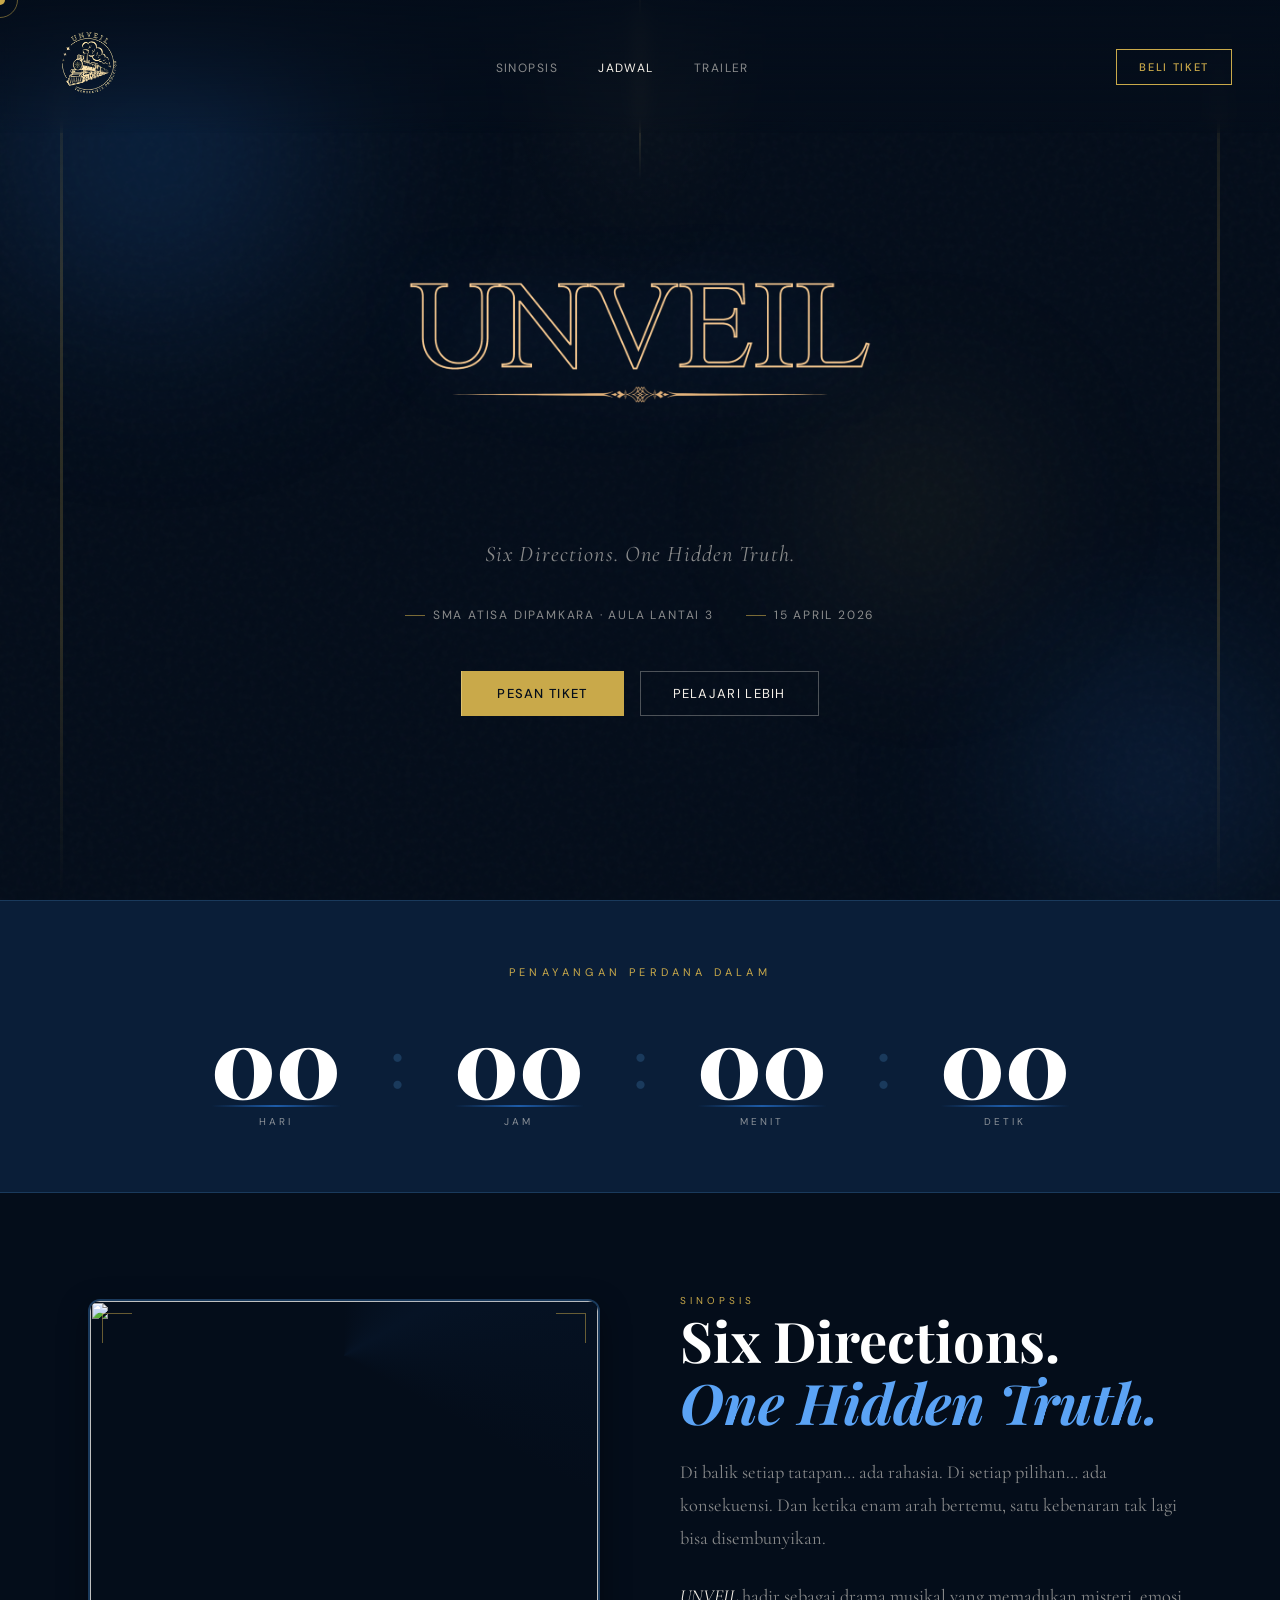
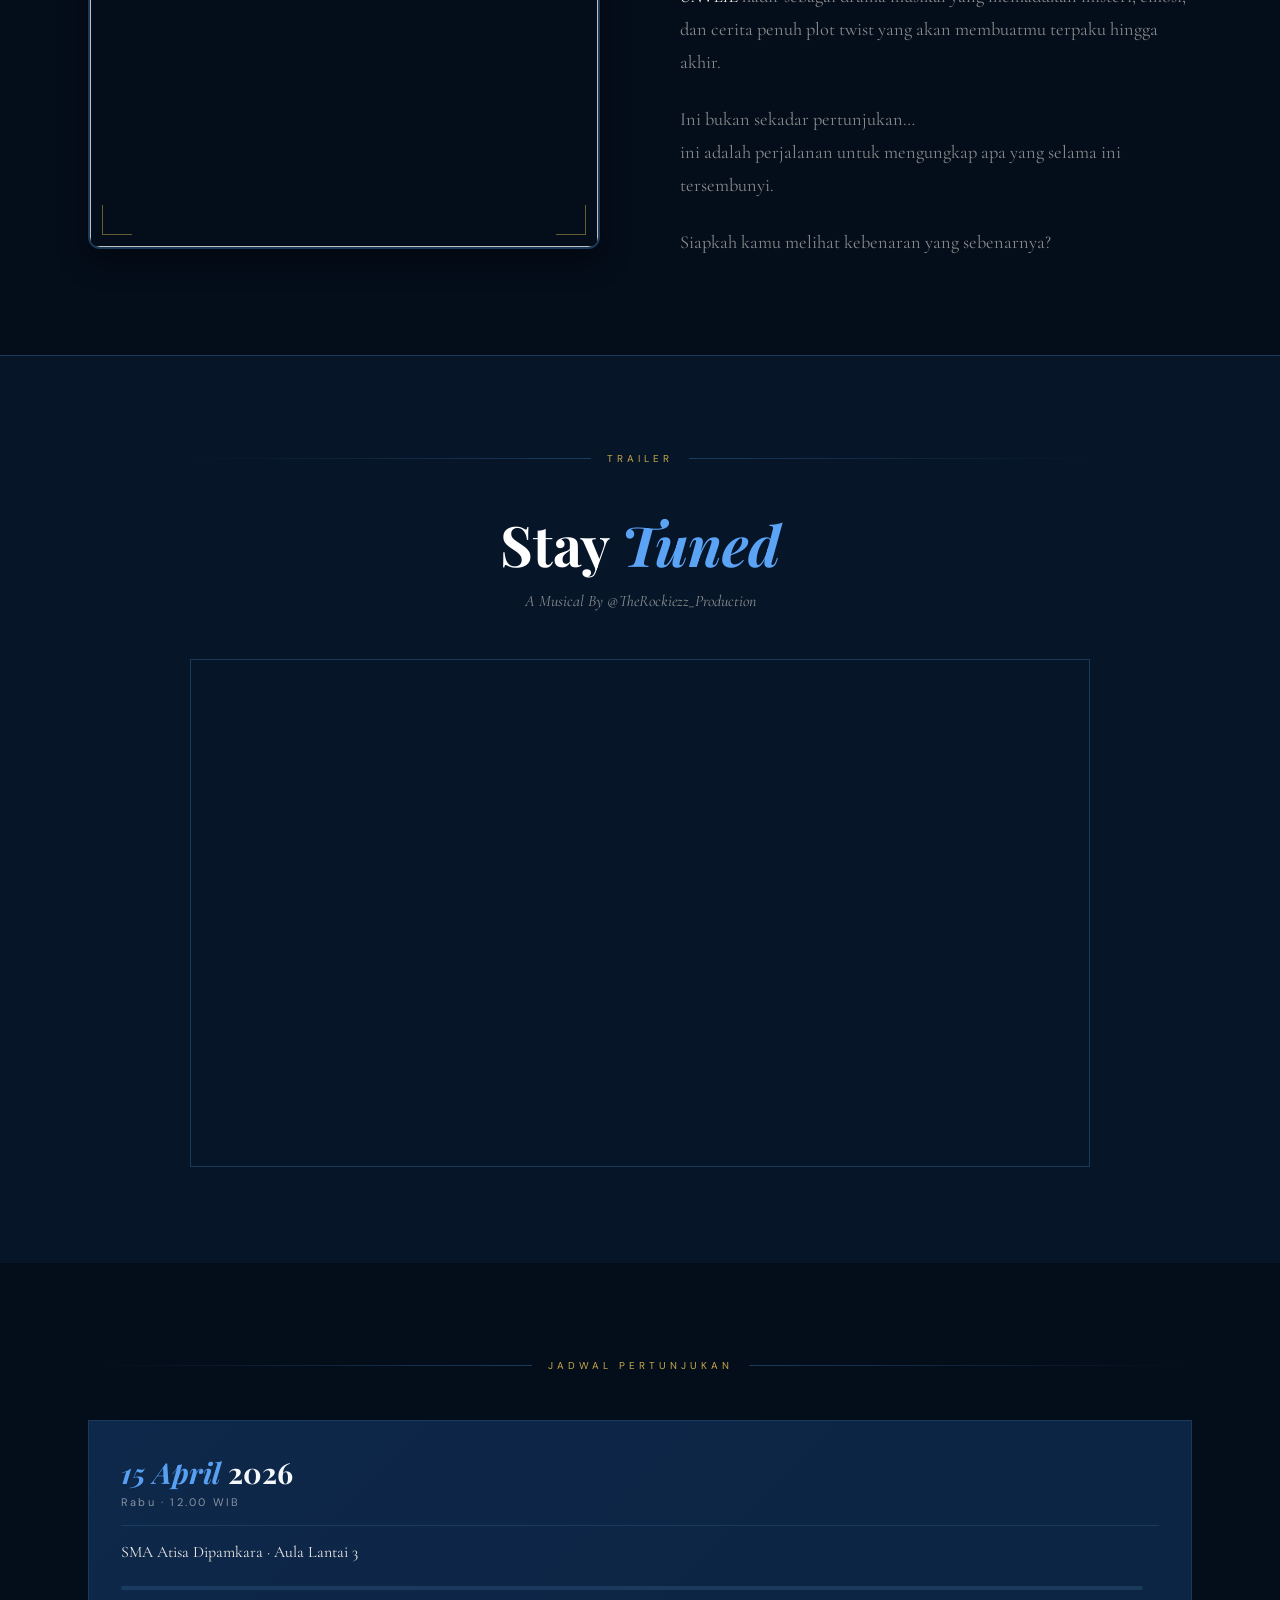
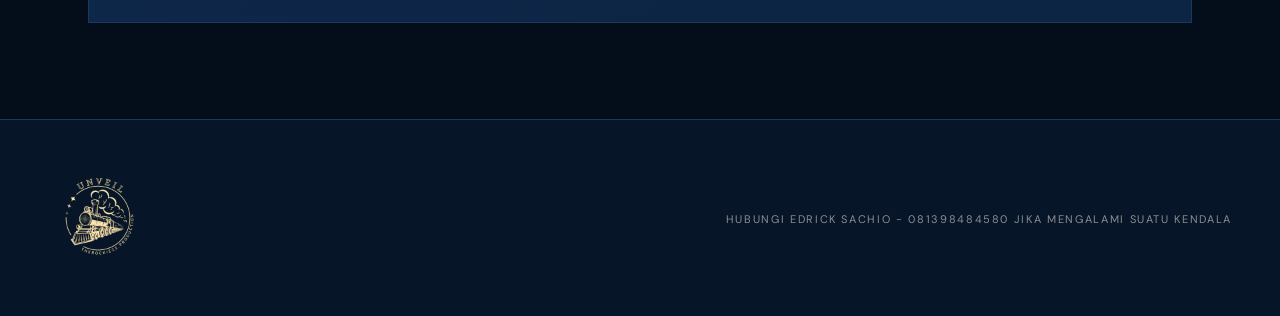
==== index.html @ a9e7f1ee "Update index.html" ====
<!DOCTYPE html>
<html lang="id">
<head>
<meta charset="UTF-8">
<meta name="viewport" content="width=device-width, initial-scale=1.0">
<title>UNVEIL — Musical Drama</title>
<link rel="preconnect" href="https://fonts.googleapis.com">
<link rel="preconnect" href="https://fonts.gstatic.com" crossorigin>
<link href="https://fonts.googleapis.com/css2?family=Playfair+Display:ital,wght@0,400;0,700;0,900;1,400;1,700&family=Cormorant+Garamond:ital,wght@0,300;0,400;0,600;1,300;1,400&family=DM+Sans:wght@300;400;500&display=swap" rel="stylesheet">
 
<style>
  *, *::before, *::after { margin: 0; padding: 0; box-sizing: border-box; }
 
  :root {
    --navy: #040d1a;
    --navy-mid: #071528;
    --navy-surface: #0a1e38;
    --navy-card: #0d2545;
    --navy-border: #1a3a5c;
    --blue-accent: #1e5ca8;
    --blue-glow: #2e7de8;
    --blue-bright: #5ba3f5;
    --gold: #c9a94a;
    --gold-light: #e8cc7e;
    --cream: #f5f0e8;
    --white: #ffffff;
    --muted: rgba(245,240,232,0.55);
    --font-display: 'Playfair Display', serif;
    --font-body: 'Cormorant Garamond', serif;
    --font-ui: 'DM Sans', sans-serif;
  }
 
  html { scroll-behavior: smooth; }
 
  body {
    background: var(--navy);
    color: var(--cream);
    font-family: var(--font-body);
    min-height: 100vh;
    overflow-x: hidden;
    cursor: none;
  }
 
  /* Custom cursor */
  .cursor {
    position: fixed;
    width: 10px; height: 10px;
    background: var(--gold);
    border-radius: 50%;
    pointer-events: none;
    z-index: 9999;
    transform: translate(-50%, -50%);
    transition: transform 0.1s;
  }
  .cursor-ring {
    position: fixed;
    width: 36px; height: 36px;
    border: 1px solid rgba(201,169,74,0.5);
    border-radius: 50%;
    pointer-events: none;
    z-index: 9998;
    transform: translate(-50%, -50%);
    transition: all 0.18s ease;
  }
 
  /* ── NOISE TEXTURE OVERLAY ── */
  body::before {
    content: '';
    position: fixed; inset: 0;
    background-image: url("data:image/svg+xml,%3Csvg viewBox='0 0 200 200' xmlns='http://www.w3.org/2000/svg'%3E%3Cfilter id='n'%3E%3CfeTurbulence type='fractalNoise' baseFrequency='0.75' numOctaves='4' stitchTiles='stitch'/%3E%3C/filter%3E%3Crect width='100%25' height='100%25' filter='url(%23n)' opacity='0.04'/%3E%3C/svg%3E");
    pointer-events: none;
    z-index: 0;
    opacity: 0.6;
  }
 
  /* ── HERO SECTION ── */
  .hero {
    position: relative;
    min-height: 100vh;
    display: flex;
    flex-direction: column;
    align-items: center;
    justify-content: center;
    overflow: hidden;
    padding: 2rem;
  }
 
  /* Animated background orbs */
  .orb {
    position: absolute;
    border-radius: 50%;
    filter: blur(80px);
    pointer-events: none;
    animation: drift 12s ease-in-out infinite alternate;
  }
  .orb-1 {
    width: 500px; height: 500px;
    background: radial-gradient(circle, rgba(30,92,168,0.35) 0%, transparent 70%);
    top: -100px; left: -100px;
    animation-delay: 0s;
  }
  .orb-2 {
    width: 400px; height: 400px;
    background: radial-gradient(circle, rgba(46,125,232,0.2) 0%, transparent 70%);
    bottom: -80px; right: -80px;
    animation-delay: -4s;
  }
  .orb-3 {
    width: 300px; height: 300px;
    background: radial-gradient(circle, rgba(201,169,74,0.12) 0%, transparent 70%);
    top: 40%; left: 60%;
    animation-delay: -8s;
  }
 
  @keyframes drift {
    from { transform: translate(0, 0) scale(1); }
    to { transform: translate(30px, 40px) scale(1.08); }
  }
 
  /* Curtain lines */
  .curtain-left, .curtain-right {
    position: absolute;
    top: 0; bottom: 0;
    width: 3px;
    background: linear-gradient(to bottom, transparent, var(--gold) 30%, var(--gold) 70%, transparent);
    opacity: 0.2;
  }
  .curtain-left { left: 60px; }
  .curtain-right { right: 60px; }
 
  /* Spotlight top */
  .spotlight {
    position: absolute;
    top: 0; left: 50%;
    transform: translateX(-50%);
    width: 2px; height: 180px;
    background: linear-gradient(to bottom, var(--gold-light), transparent);
    opacity: 0.5;
  }
  .spotlight::before {
    content: '';
    position: absolute;
    top: 0; left: 50%;
    transform: translateX(-50%);
    width: 300px; height: 300px;
    background: radial-gradient(ellipse at top center, rgba(232,204,126,0.08) 0%, transparent 70%);
  }
 
  /* Hero content */
  .hero-eyebrow {
    font-family: var(--font-ui);
    font-size: 11px;
    font-weight: 300;
    letter-spacing: 0.35em;
    text-transform: uppercase;
    color: var(--gold);
    margin-bottom: 1.5rem;
    opacity: 0;
    animation: fadeUp 1s ease 0.3s forwards;
  }
 
  .hero-title {
    font-family: var(--font-display);
    font-size: clamp(5rem, 15vw, 11rem);
    font-weight: 900;
    line-height: 0.9;
    letter-spacing: -0.02em;
    color: var(--white);
    text-align: center;
    position: relative;
    opacity: 0;
    animation: fadeUp 1s ease 0.5s forwards;
  }
 
  .hero-title span.italic {
    font-style: italic;
    color: var(--blue-bright);
  }
 
  .title-stroke {
    -webkit-text-stroke: 1px var(--blue-accent);
    color: transparent;
    display: block;
  }
 
  .hero-sub {
    font-family: var(--font-body);
    font-style: italic;
    font-size: clamp(1rem, 2.5vw, 1.4rem);
    color: var(--muted);
    margin-top: 1.5rem;
    letter-spacing: 0.05em;
    text-align: center;
    max-width: 480px;
    opacity: 0;
    animation: fadeUp 1s ease 0.75s forwards;
  }
 
  .hero-meta {
    display: flex;
    gap: 2rem;
    margin-top: 2.5rem;
    font-family: var(--font-ui);
    font-size: 12px;
    letter-spacing: 0.15em;
    color: var(--muted);
    text-transform: uppercase;
    opacity: 0;
    animation: fadeUp 1s ease 1s forwards;
  }
 
  .hero-meta span {
    display: flex;
    align-items: center;
    gap: 8px;
  }
 
  .hero-meta span::before {
    content: '';
    width: 20px; height: 1px;
    background: var(--gold);
    opacity: 0.6;
  }
 
  .cta-group {
    display: flex;
    gap: 1rem;
    margin-top: 3rem;
    opacity: 0;
    animation: fadeUp 1s ease 1.2s forwards;
  }
 
  .btn-primary {
    font-family: var(--font-ui);
    font-size: 13px;
    font-weight: 500;
    letter-spacing: 0.1em;
    text-transform: uppercase;
    padding: 14px 36px;
    background: var(--gold);
    color: var(--navy);
    border: none;
    cursor: none;
    position: relative;
    overflow: hidden;
    transition: all 0.3s ease;
    text-decoration: none;
    display: inline-block;
  }
 
  .btn-primary::before {
    content: '';
    position: absolute;
    inset: 0;
    background: var(--gold-light);
    transform: translateX(-100%);
    transition: transform 0.4s ease;
  }
 
  .btn-primary:hover::before { transform: translateX(0); }
  .btn-primary:hover { color: var(--navy); }
  .btn-primary span { position: relative; z-index: 1; }
 
  .btn-secondary {
    font-family: var(--font-ui);
    font-size: 13px;
    font-weight: 400;
    letter-spacing: 0.1em;
    text-transform: uppercase;
    padding: 13px 32px;
    background: transparent;
    color: var(--cream);
    border: 1px solid rgba(245,240,232,0.3);
    cursor: none;
    transition: all 0.3s ease;
    text-decoration: none;
    display: inline-block;
  }
 
  .btn-secondary:hover {
    border-color: var(--blue-bright);
    color: var(--blue-bright);
  }
 
  /* Scroll indicator */
  .scroll-hint {
    position: absolute;
    bottom: 2.5rem;
    left: 50%;
    transform: translateX(-50%);
    display: flex;
    flex-direction: column;
    align-items: center;
    gap: 8px;
    opacity: 0;
    animation: fadeUp 1s ease 1.8s forwards;
    cursor: none;
  }
  .scroll-hint span {
    font-family: var(--font-ui);
    font-size: 10px;
    letter-spacing: 0.3em;
    text-transform: uppercase;
    color: var(--muted);
  }
  .scroll-line {
    width: 1px; height: 40px;
    background: linear-gradient(to bottom, var(--gold), transparent);
    animation: scrollPulse 2s ease-in-out infinite;
  }
  @keyframes scrollPulse {
    0%, 100% { opacity: 0.3; transform: scaleY(1); }
    50% { opacity: 1; transform: scaleY(1.15); }
  }
 
  /* ── NAVIGATION ── */
  nav {
    position: fixed;
    top: 0; left: 0; right: 0;
    z-index: 100;
    padding: 1.5rem 3rem;
    display: flex;
    align-items: center;
    justify-content: space-between;
    background: linear-gradient(to bottom, rgba(4,13,26,0.9), transparent);
    backdrop-filter: blur(8px);
  }
 
  .nav-logo {
    font-family: var(--font-display);
    font-size: 1.3rem;
    font-weight: 700;
    letter-spacing: 0.2em;
    color: var(--white);
    text-decoration: none;
  }
 
  .nav-logo em {
    color: var(--gold);
    font-style: italic;
  }
 
  .nav-logo img{
    height:80px;
    width:auto;
  }
 
  .nav-links {
    display: flex;
    gap: 2.5rem;
    list-style: none;
  }
 
  .nav-links a {
    font-family: var(--font-ui);
    font-size: 12px;
    font-weight: 400;
    letter-spacing: 0.12em;
    text-transform: uppercase;
    color: var(--muted);
    text-decoration: none;
    transition: color 0.2s;
    cursor: none;
    position: relative;
  }
 
  .nav-links a::after {
    content: '';
    position: absolue;
    bottom: -4px; left: 0; right: 0;
    height: 1px;
    background: var(--gold);
    transform: scaleX(0);
    transition: transform 0.3s ease;
  }
 
  .nav-links a:hover { color: var(--cream); }
  .nav-links a:hover::after { transform: scaleX(1); }
 
  .nav-ticket {
    font-family: var(--font-ui);
    font-size: 11px;
    font-weight: 500;
    letter-spacing: 0.15em;
    text-transform: uppercase;
    padding: 10px 22px;
    border: 1px solid var(--gold);
    color: var(--gold);
    text-decoration: none;
    cursor: none;
    transition: all 0.3s;
  }
 
  .nav-ticket:hover {
    background: var(--gold);
    color: var(--navy);
  }
 
  /* ── SECTION STYLES ── */
  section { position: relative; z-index: 1; }
 
  .section-divider {
    display: flex;
    align-items: center;
    gap: 1rem;
    margin-bottom: 3rem;
  }
 
  .section-divider::before, .section-divider::after {
    content: '';
    flex: 1;
    height: 1px;
    background: linear-gradient(to right, transparent, var(--navy-border));
  }
 
  .section-divider::after {
    background: linear-gradient(to left, transparent, var(--navy-border));
  }
 
  .section-tag {
    font-family: var(--font-ui);
    font-size: 10px;
    letter-spacing: 0.4em;
    text-transform: uppercase;
    color: var(--gold);
  }
 
  .section-title {
    font-family: var(--font-display);
    font-size: clamp(2rem, 5vw, 3.5rem);
    font-weight: 700;
    color: var(--white);
    line-height: 1.1;
    margin-bottom: 1rem;
  }
 
  .section-title em { font-style: italic; color: var(--blue-bright); }
 
  /* ── COUNTDOWN ── */
  .countdown-section {
    background: var(--navy-surface);
    border-top: 1px solid var(--navy-border);
    border-bottom: 1px solid var(--navy-border);
    padding: 4rem 3rem;
    text-align: center;
  }
 
  .countdown-label {
    font-family: var(--font-ui);
    font-size: 11px;
    letter-spacing: 0.4em;
    text-transform: uppercase;
    color: var(--gold);
    margin-bottom: 2rem;
  }
 
  .countdown-grid {
    display: flex;
    justify-content: center;
    gap: 3rem;
    flex-wrap: wrap;
  }
 
  .count-item {
    display: flex;
    flex-direction: column;
    align-items: center;
    gap: 0.5rem;
  }
 
  .count-num {
    font-family: var(--font-display);
    font-size: clamp(3rem, 8vw, 6rem);
    font-weight: 900;
    line-height: 1;
    color: var(--white);
    position: relative;
    min-width: 2ch;
    text-align: center;
  }
 
  .count-num::after {
    content: '';
    position: absolute;
    bottom: 0; left: 0; right: 0;
    height: 2px;
    background: linear-gradient(to right, transparent, var(--blue-accent), transparent);
  }
 
  .count-sep {
    font-family: var(--font-display);
    font-size: 4rem;
    font-weight: 300;
    color: var(--navy-border);
    margin-top: -1rem;
    align-self: center;
  }
 
  .count-label {
    font-family: var(--font-ui);
    font-size: 10px;
    letter-spacing: 0.3em;
    text-transform: uppercase;
    color: var(--muted);
  }
 
  /* ── ABOUT / SYNOPSIS ── */
  .about-section {
    padding: 6rem 3rem;
    max-width: 1200px;
    margin: 0 auto;
    display: grid;
    grid-template-columns: 1fr 1fr;
    gap: 5rem;
    align-items: center;
  }
 
  .about-visual {
    position: relative;
  }
 
  .poster-frame {
    width: 100%;
    max-width: 520px;
    height: 550px;
    margin: 0 auto;
    border-radius: 12px;
    overflow: hidden;
    box-shadow: 0 10px 30px rgba(0,0,0,0.4);
    border: 2px solid var(--navy-border);
    position: relative; /* supaya poster-inner bisa absolute di atasnya */
  }
 
  .poster-frame img {
    width: 100%;
    height: 100%;
    object-fit: contain;
    object-position: center;
    display: block;
    background: var(--navy);
  }
 
  .poster-inner {
    position: absolute;
    inset: 0;
    background: transparent; /* transparan biar foto keliatan */
    display: flex;
    align-items: center;
    justify-content: center;
    flex-direction: column;
    gap: 1rem;
    overflow: hidden;
  }
 
  .poster-inner::before {
    content: '';
    position: absolute;
    top: -50%; left: -50%;
    width: 200%; height: 200%;
    background: conic-gradient(from 0deg at 50% 30%, transparent 0deg, rgba(30,92,168,0.08) 60deg, transparent 120deg);
    animation: rotateBg 20s linear infinite;
  }
 
  @keyframes rotateBg {
    from { transform: rotate(0deg); }
    to { transform: rotate(360deg); }
  }
 
  .poster-title-art {
    font-family: var(--font-display);
    font-size: 3rem;
    font-weight: 900;
    font-style: italic;
    color: var(--white);
    position: relative;
    z-index: 1;
    text-align: center;
    letter-spacing: 0.05em;
  }
 
  .poster-subtitle-art {
    font-family: var(--font-ui);
    font-size: 10px;
    letter-spacing: 0.5em;
    text-transform: uppercase;
    color: var(--gold);
    position: relative;
    z-index: 1;
  }
 
  .poster-mask {
    position: absolute;
    bottom: 2rem;
    font-size: 4rem;
    filter: drop-shadow(0 0 20px rgba(46,125,232,0.4));
    z-index: 1;
  }
 
  .poster-corner {
    position: absolute;
    width: 30px; height: 30px;
    border-color: var(--gold);
    border-style: solid;
    opacity: 0.5;
  }
 
  .poster-corner.tl { top: 12px; left: 12px; border-width: 1px 0 0 1px; }
  .poster-corner.tr { top: 12px; right: 12px; border-width: 1px 1px 0 0; }
  .poster-corner.bl { bottom: 12px; left: 12px; border-width: 0 0 1px 1px; }
  .poster-corner.br { bottom: 12px; right: 12px; border-width: 0 1px 1px 0; }
 
  .poster-date-band {
    position: absolute;
    bottom: 0; left: 0; right: 0;
    background: var(--gold);
    padding: 8px;
    text-align: center;
    font-family: var(--font-ui);
    font-size: 8px;
    font-weight: 500;
    letter-spacing: 0.2em;
    color: var(--navy);
    text-transform: uppercase;
  }
 
  .about-content {
 
  .about-content .section-tag { display: block; margin-bottom: 1.5rem; }}
 
  .synopsis-text {
    font-family: var(--font-body);
    font-size: 1.15rem;
    line-height: 1.8;
    color: var(--muted);
    margin-top: 1.5rem;
  }
 
  .synopsis-text em { color: var(--cream); font-style: italic; }
 
  .about-stats {
    display: grid;
    grid-template-columns: repeat(3, 1fr);
    gap: 1.5rem;
    margin-top: 3rem;
    border-top: 1px solid var(--navy-border);
    padding-top: 2rem;
  }
 
  .stat-item { text-align: center; }
 
  .stat-num {
    font-family: var(--font-display);
    font-size: 2.2rem;
    font-weight: 700;
    color: var(--blue-bright);
    display: block;
  }
 
  .stat-desc {
    font-family: var(--font-ui);
    font-size: 11px;
    letter-spacing: 0.1em;
    text-transform: uppercase;
    color: var(--muted);
    margin-top: 4px;
  }
 
  /* ── CAST ── */
  .cast-section {
    background: var(--navy-surface);
    border-top: 1px solid var(--navy-border);
    padding: 6rem 3rem;
  }
 
  .cast-inner {
    max-width: 1200px;
    margin: 0 auto;
  }
 
  .cast-grid {
    display: grid;
    grid-template-columns: repeat(auto-fill, minmax(200px, 1fr));
    gap: 2rem;
    margin-top: 3rem;
  }
 
 
  .cast-photo {
    aspect-ratio: 3/4;
    background: var(--navy-card);
    border: 1px solid var(--navy-border);
    overflow: hidden;
    position: relative;
    transition: border-color 0.3s;
  }
 
  .cast-card:hover .cast-photo {
    border-color: var(--blue-accent);
  }
 
  .cast-photo-inner {
    width: 100%; height: 100%;
    display: flex;
    align-items: center;
    justify-content: center;
    font-size: 4rem;
    flex-direction: column;
    gap: 1rem;
    background: linear-gradient(180deg, var(--navy-card), var(--navy-mid));
    transition: transform 0.4s ease;
  }
 
  .cast-card:hover .cast-photo-inner { transform: scale(1.05); }
 
  .cast-overlay {
    position: absolute;
    inset: 0;
    background: linear-gradient(to top, rgba(7,21,40,0.9) 0%, transparent 60%);
    display: flex;
    align-items: flex-end;
    padding: 1.25rem;
  }
 
  .cast-info {
 
  .cast-name {
    font-family: var(--font-display);
    font-size: 1.1rem;
    font-weight: 700;
    color: var(--white);
    display: block;
  }}
 
  .cast-role {
    font-family: var(--font-body);
    font-style: italic;
    font-size: 0.85rem;
    color: var(--gold);
    margin-top: 2px;
  }
 
  .cast-hover-tag {
    position: absolute;
    top: 12px; right: 12px;
    background: var(--blue-accent);
    color: var(--white);
    font-family: var(--font-ui);
    font-size: 9px;
    letter-spacing: 0.2em;
    text-transform: uppercase;
    padding: 4px 10px;
    opacity: 0;
    transition: opacity 0.3s;
  }
 
  .cast-card:hover .cast-hover-tag { opacity: 1; }
 
  /* ── SONGS / SETLIST ── */
  .songs-section {
    padding: 6rem 3rem;
    max-width: 1200px;
    margin: 0 auto;
  }
 
  .songs-grid {
    display: grid;
    grid-template-columns: 1fr 1fr;
    gap: 1px;
    margin-top: 3rem;
    border: 1px solid var(--navy-border);
  }
 
  .song-item {
    padding: 1.5rem 2rem;
    border: 1px solid var(--navy-border);
    background: var(--navy-card);
    display: flex;
    align-items: center;
    gap: 1.5rem;
    cursor: none;
    transition: background 0.2s;
    position: relative;
    overflow: hidden;
  }
 
  .song-item::before {
    content: '';
    position: absolute;
    left: 0; top: 0; bottom: 0;
    width: 3px;
    background: var(--blue-accent);
    transform: scaleY(0);
    transform-origin: bottom;
    transition: transform 0.3s ease;
  }
 
  .song-item:hover { background: var(--navy-surface); }
  .song-item:hover::before { transform: scaleY(1); }
 
  .song-num {
    font-family: var(--font-display);
    font-size: 1.8rem;
    font-weight: 900;
    color: var(--navy-border);
    min-width: 2ch;
    transition: color 0.3s;
  }
 
  .song-item:hover .song-num { color: var(--blue-accent); }
 
  .song-details { flex: 1; }
 
  .song-title {
    font-family: var(--font-display);
    font-size: 1.05rem;
    font-weight: 700;
    color: var(--cream);
  }
 
  .song-desc {
    font-family: var(--font-body);
    font-style: italic;
    font-size: 0.85rem;
    color: var(--muted);
    margin-top: 3px;
  }
 
  .song-tag {
    font-family: var(--font-ui);
    font-size: 9px;
    letter-spacing: 0.2em;
    text-transform: uppercase;
    padding: 4px 10px;
    border: 1px solid var(--navy-border);
    color: var(--muted);
    white-space: nowrap;
    transition: all 0.2s;
  }
 
  .song-item:hover .song-tag {
    border-color: var(--blue-accent);
    color: var(--blue-bright);
  }
 
  .song-tag.highlight {
    border-color: var(--gold);
    color: var(--gold);
  }
 
  /* ── TRAILER ── */
  .trailer-section {
    background: var(--navy-mid);
    border-top: 1px solid var(--navy-border);
    padding: 6rem 3rem;
    text-align: center;
  }
 
  .trailer-inner { max-width: 900px; margin: 0 auto; }
 
  .trailer-frame {
    aspect-ratio: 16/9;
    background: var(--navy-card);
    border: 1px solid var(--navy-border);
    margin-top: 3rem;
    cursor: none;
  }
 
  .trailer-bg {
    position: absolute;
    inset: 0;
    background: linear-gradient(135deg, var(--navy-card), var(--navy));
    display: flex;
    align-items: center;
    justify-content: center;
    transition: opacity 0.3s;
  }
 
  .trailer-frame:hover .trailer-bg { opacity: 0.7; }
 
  .play-btn {
    width: 80px; height: 80px;
    border: 2px solid var(--gold);
    border-radius: 50%;
    display: flex;
    align-items: center;
    justify-content: center;
    transition: all 0.3s;
    position: relative;
    z-index: 2;
  }
 
  .trailer-frame:hover .play-btn {
    background: var(--gold);
    transform: scale(1.1);
  }
 
  .play-icon {
    width: 0;
    height: 0;
    border-left: 24px solid var(--gold);
    border-top: 14px solid transparent;
    border-bottom: 14px solid transparent;
    margin-left: 6px;
    transition: border-color 0.3s;
  }
 
  .trailer-frame:hover .play-icon { border-left-color: var(--navy); }
 
  .trailer-label {
    position: absolute;
    bottom: 1.5rem; right: 1.5rem;
    font-family: var(--font-ui);
    font-size: 10px;
    letter-spacing: 0.3em;
    text-transform: uppercase;
    color: var(--muted);
  }
 
  .scan-lines {
    position: absolute;
    inset: 0;
    background: repeating-linear-gradient(
      to bottom,
      transparent 0px,
      transparent 3px,
      rgba(0,0,0,0.08) 3px,
      rgba(0,0,0,0.08) 4px
    );
    pointer-events: none;
  }
 
  /* ── SCHEDULE / TIKET ── */
  .tickets-section {
    padding: 6rem 3rem;
    max-width: 1200px;
    margin: 0 auto;
  }
 
  .schedule-grid {
    display: grid;
    grid-template-columns: 1fr 1fr;
    gap: 2rem;
    margin-top: 3rem;
  }
 
  .show-card {
    background: var(--navy-card);
    border: 1px solid var(--navy-border);
    padding: 2rem;
    position: relative;
    overflow: hidden;
    transition: border-color 0.3s;
    cursor: none;
  }
 
  .show-card::before {
    content: '';
    position: absolute;
    inset: 0;
    background: linear-gradient(135deg, rgba(30,92,168,0.06) 0%, transparent 60%);
  }
 
  .show-card:hover { border-color: var(--blue-accent); }
 
  .show-card.featured {
    border-color: var(--gold);
  }
 
  .show-card.featured::after {
    content: 'PERDANA';
    position: absolute;
    top: 1rem; right: 1rem;
    background: var(--gold);
    color: var(--navy);
    font-family: var(--font-ui);
    font-size: 9px;
    font-weight: 500;
    letter-spacing: 0.25em;
    padding: 4px 10px;
  }
 
  .show-date {
    font-family: var(--font-display);
    font-size: 1.8rem;
    font-weight: 700;
    color: var(--white);
  }
 
  .show-date em { font-style: italic; color: var(--blue-bright); }
 
  .show-time {
    font-family: var(--font-ui);
    font-size: 11px;
    letter-spacing: 0.2em;
    color: var(--muted);
    margin-top: 4px;
  }
 
  .show-venue {
    font-family: var(--font-body);
    font-size: 1rem;
    color: var(--cream);
    margin-top: 1rem;
    padding-top: 1rem;
    border-top: 1px solid var(--navy-border);
  }
 
  .show-seats {
    display: flex;
    align-items: center;
    justify-content: space-between;
    margin-top: 1.5rem;
  }
 
  .seats-bar {
    flex: 1;
    height: 4px;
    background: var(--navy-border);
    border-radius: 2px;
    overflow: hidden;
    margin-right: 1rem;
  }
 
  .seats-fill {
    height: 100%;
    background: linear-gradient(to right, var(--blue-accent), var(--blue-bright));
    border-radius: 2px;
    transition: width 1.5s ease;
  }
 
  .seats-label {
    font-family: var(--font-ui);
    font-size: 10px;
    letter-spacing: 0.1em;
    color: var(--muted);
    white-space: nowrap;
  }
 
  .ticket-btn {
    display: block;
    text-align: center;
    font-family: var(--font-ui);
    font-size: 12px;
    font-weight: 500;
    letter-spacing: 0.15em;
    text-transform: uppercase;
    padding: 12px;
    margin-top: 1.5rem;
    background: transparent;
    border: 1px solid var(--blue-accent);
    color: var(--blue-bright);
    text-decoration: none;
    cursor: none;
    transition: all 0.3s;
  }
 
  .ticket-btn:hover {
    background: var(--blue-accent);
    color: var(--white);
  }
 
  .show-card.featured .ticket-btn {
    border-color: var(--gold);
    color: var(--gold);
  }
 
  .show-card.featured .ticket-btn:hover {
    background: var(--gold);
    color: var(--navy);
  }
 
  /* ── NEWSLETTER ── */
  .newsletter-section {
    background: var(--navy-surface);
    border-top: 1px solid var(--navy-border);
    padding: 5rem 3rem;
    text-align: center;
  }
 
  .newsletter-inner {
    max-width: 500px;
    margin: 0 auto;
  }
 
  .newsletter-title {
    font-family: var(--font-display);
    font-size: 2rem;
    font-weight: 700;
    font-style: italic;
    color: var(--white);
    margin-top: 1.5rem;
    margin-bottom: 0.5rem;
  }
 
  .newsletter-sub {
    font-family: var(--font-body);
    font-style: italic;
    font-size: 1rem;
    color: var(--muted);
    margin-bottom: 2rem;
  }
 
  .email-form {
    display: flex;
    gap: 0;
    max-width: 440px;
    margin: 0 auto;
  }
 
  .email-input {
    flex: 1;
    background: var(--navy-card);
    border: 1px solid var(--navy-border);
    border-right: none;
    padding: 14px 18px;
    font-family: var(--font-ui);
    font-size: 13px;
    color: var(--cream);
    outline: none;
    transition: border-color 0.2s;
  }
 
  .email-input::placeholder { color: var(--muted); }
  .email-input:focus { border-color: var(--blue-accent); }
 
  .email-submit {
    background: var(--blue-accent);
    border: 1px solid var(--blue-accent);
    color: var(--white);
    font-family: var(--font-ui);
    font-size: 12px;
    font-weight: 500;
    letter-spacing: 0.1em;
    text-transform: uppercase;
    padding: 14px 24px;
    cursor: none;
    transition: background 0.2s;
    white-space: nowrap;
  }
 
  .email-submit:hover { background: var(--blue-glow); border-color: var(--blue-glow); }
 
  /* ── FOOTER ── */
  footer {
    background: var(--navy-mid);
    border-top: 1px solid var(--navy-border);
    padding: 3rem;
    display: flex;
    align-items: center;
    justify-content: space-between;
    flex-wrap: wrap;
    gap: 1rem;
  }
 
  .footer-brand {
    font-family: var(--font-display);
    font-size: 1.5rem;
    font-weight: 900;
    font-style: italic;
    color: var(--white);
    letter-spacing: 0.05em;
  }
 
  .footer-links {
    display: flex;
    gap: 2rem;
    list-style: none;
  }
 
  .footer-links a {
    font-family: var(--font-ui);
    font-size: 11px;
    letter-spacing: 0.15em;
    text-transform: uppercase;
    color: var(--muted);
    text-decoration: none;
    cursor: none;
    transition: color 0.2s;
  }
 
  .footer-links a:hover { color: var(--cream); }
 
  .footer-socials {
    display: flex;
    gap: 1rem;
  }
 
  .social-btn {
    width: 36px; height: 36px;
    border: 1px solid var(--navy-border);
    display: flex;
    align-items: center;
    justify-content: center;
    cursor: none;
    transition: all 0.2s;
    text-decoration: none;
    color: var(--muted);
    font-family: var(--font-ui);
    font-size: 11px;
    font-weight: 500;
  }
 
  .social-btn:hover {
    border-color: var(--gold);
    color: var(--gold);
  }
  
 
 
  @keyframes fadeUp {
    from { opacity: 0; transform: translateY(24px); }
    to { opacity: 1; transform: translateY(0); }
  }
 
  /* ── MOBILE RESPONSIVE ── */
  @media (max-width: 768px) {
 
    /* Cursor: sembunyiin di HP */
    body { cursor: auto; }
    .cursor, .cursor-ring { display: none; }
    .btn-primary, .btn-secondary, .nav-ticket,
    .nav-links a, .footer-links a, .ticket-btn,
    .email-submit, .show-card, .trailer-frame { cursor: pointer; }
 
    /* Nav */
    nav { padding: 1rem 1.2rem; }
    .nav-links { display: none; }
    .nav-logo img { height: 52px; }
    .nav-ticket { font-size: 10px; padding: 8px 14px; }
 
    /* Curtain lines */
    .curtain-left { left: 16px; }
    .curtain-right { right: 16px; }
 
    /* ── FIX 1: Hero — kasih napas lebih ── */
    .hero { padding: 7rem 1.5rem 4rem; min-height: 100svh; }
    .hero-sub { font-size: 1rem; margin-top: 1.2rem; }
    .hero-meta {
      flex-direction: column;
      align-items: center;
      gap: 0.5rem;
      margin-top: 2rem;
      font-size: 10px;
      letter-spacing: 0.1em;
    }
    .hero-meta span::before { width: 12px; }
    .cta-group {
      flex-direction: column;
      width: 100%;
      max-width: 300px;
      margin-top: 2.5rem;
    }
    .btn-primary, .btn-secondary {
      text-align: center;
      width: 100%;
      padding: 15px 20px;
    }
 
    /* ── FIX 2: Countdown — semua 4 item 1 baris ── */
    .countdown-section { padding: 3rem 1rem; }
    .countdown-grid {
      display: flex;
      flex-wrap: nowrap;         /* paksa 1 baris */
      justify-content: center;
      gap: 0.5rem;
    }
    .count-sep { display: flex; font-size: 2rem; margin-top: 0; }
    .count-num { font-size: clamp(1.6rem, 7vw, 2.8rem); min-width: unset; }
    .count-label { font-size: 8px; letter-spacing: 0.15em; }
    .count-item { gap: 0.3rem; }
 
    /* Synopsis / About */
    .about-section {
      grid-template-columns: 1fr;
      gap: 2.5rem;
      padding: 3.5rem 1.5rem;
      overflow: visible;
    }
 
    /* ── FIX 3: Poster — ga kepotong samping ── */
    .about-visual { overflow: visible; }
    .poster-frame {
      width: 100%;
      max-width: 100%;
      height: auto;
      overflow: visible;  /* jangan potong sisi */
    }
    .poster-frame img {
      position: static;
      width: 100%;
      height: auto;
      object-fit: unset;
      display: block;
      background: transparent;
      border-radius: 12px;      /* border-radius di img langsung */
    }
    .poster-inner {
      position: absolute;
      inset: 0;
      overflow: hidden;
      border-radius: 12px;
    }
    .poster-date-band { font-size: 9px; letter-spacing: 0.1em; padding: 6px; }
 
    /* About content text */
    .section-title { font-size: clamp(1.5rem, 6vw, 2.2rem); word-break: break-word; }
    .synopsis-text { font-size: 1rem; }
    .about-stats { grid-template-columns: repeat(3, 1fr); gap: 1rem; }
 
    /* Cast */
    .cast-section { padding: 3.5rem 1.5rem; }
    .cast-grid { grid-template-columns: 1fr 1fr; gap: 12px; padding: 0; margin-top: 2rem; }
    .cast-card { width: 100%; }
    .cast-name { font-size: 13px; }
    .cast-role { font-size: 11px; }
 
    /* Trailer */
    .trailer-section { padding: 3.5rem 1.5rem; }
 
    /* Jadwal */
    .tickets-section { padding: 3.5rem 1.5rem; }
    .schedule-grid { grid-template-columns: 1fr; gap: 1rem; margin-top: 2rem; }
    .show-date { font-size: 1.4rem; }
 
    /* Songs */
    .songs-section { padding: 3.5rem 1.5rem; }
    .songs-grid { grid-template-columns: 1fr; }
 
    /* Newsletter */
    .newsletter-section { padding: 3.5rem 1.5rem; }
    .email-form { flex-direction: column; }
    .email-input { border-right: 1px solid var(--navy-border); border-bottom: none; }
    .email-submit { width: 100%; }
 
    /* ── FIX 4: Footer — logo & teks sejajar ── */
    footer {
      flex-direction: row;        /* tetap row */
      align-items: center;
      flex-wrap: wrap;
      padding: 1.8rem 1.5rem;
      gap: 1rem;
    }
    footer img { width: 60px; flex-shrink: 0; }
    .footer-links {
      flex: 1;
      flex-wrap: wrap;
      gap: 0.5rem;
    }
    .footer-links a { font-size: 10px; letter-spacing: 0.08em; }
  }
 
.cast-photo img {
  width: 100%;
  height: 300px;
  object-fit: cover;
  display: block;
}
 
@media (max-width: 768px) {
  .cast-photo img {
    height: auto;
    object-fit: contain;
  }
}
 
.cast-photo {
  width: 100%;
  overflow :hidden;
  border-radius: 12px;
}
 
@media (max-width: 768px) {
  .cast-grid {
    grid-template-columns: 1fr 1fr; /* jadi 2 kolom */
    gap: 12px;
    padding: 10px;
  }
 
  .cast-card {
    width: 100%;
  }
 
  .cast-photo img {
    height: 180px; /* kecilin gambar */
  }
 
  .cast-name {
    font-size: 14px;
  }
 
  .cast-role {
    font-size: 12px;
  }
}
 
</style>
</head>
<body>
 
<div class="cursor" id="cursor"></div>
<div class="cursor-ring" id="cursorRing"></div>
 
<!-- NAV -->
<nav>
  <a href="#" class="nav-logo">
    <img src="img/LOGOCUY.png">
    
  </a>
  <ul class="nav-links">
    <li><a href="#synopsis">Sinopsis</a></li>
 
    <li><a href="#jadwal">Jadwal</a></li>
    <li><a href="#trailer">Trailer</a></li>
  </ul>
  <a href="ticket.html" class="nav-ticket">Beli Tiket</a>
</nav>
 
<!-- HERO -->
<section class="hero">
  <div class="orb orb-1"></div>
  <div class="orb orb-2"></div>
  <div class="orb orb-3"></div>
  <div class="curtain-left"></div>
  <div class="curtain-right"></div>
  <div class="spotlight"></div>
 
 
  <div class="hero-logo" style="
    opacity: 0;
    animation: fadeUp 1s ease 0.5s forwards;
    margin-bottom: 0.5rem;
  ">
    <img
      src="img/Unveil.png"
      alt="UNVEIL"
      style="
        width: clamp(300px, 45vw, 600px);
        height: auto;
        object-fit: contain;
        display: block;
        margin: 0 auto;
        filter: drop-shadow(0 0 32px rgba(46,125,232,0.35));
      "
    >
  </div>
 
  <p class="hero-sub">Six Directions. One Hidden Truth.</p>
 
  <div class="hero-meta">
    <span>SMA Atisa Dipamkara · Aula Lantai 3 </span>
    <span>15 April 2026</span>
    
  </div>
 
  <div class="cta-group">
    <a href="ticket.html" class="btn-primary"><span>Pesan Tiket</span></a>
    <a href="#synopsis" class="btn-secondary">Pelajari Lebih</a>
  </div>
 
  <div class="scroll-hint" onclick="document.getElementById('countdown').scrollIntoView({behavior:'smooth'})">
    
    
  </div>
</section>
 
<!-- COUNTDOWN -->
<div class="countdown-section" id="countdown">
  <p class="countdown-label">Penayangan Perdana Dalam</p>
  <div class="countdown-grid">
    <div class="count-item">
      <div class="count-num" id="cd-days">42</div>
      <div class="count-label">Hari</div>
    </div>
    <div class="count-sep">:</div>
    <div class="count-item">
      <div class="count-num" id="cd-hours">08</div>
      <div class="count-label">Jam</div>
    </div>
    <div class="count-sep">:</div>
    <div class="count-item">
      <div class="count-num" id="cd-mins">35</div>
      <div class="count-label">Menit</div>
    </div>
    <div class="count-sep">:</div>
    <div class="count-item">
      <div class="count-num" id="cd-secs">00</div>
      <div class="count-label">Detik</div>
    </div>
  </div>
</div>
 
<!-- SYNOPSIS -->
<section id="synopsis">
  <div class="about-section">
    <div class="about-visual">
      <div class="poster-frame">
        <img src="img/unveilposter.jpeg">
        <div class="poster-inner">
          <div class="poster-corner tl"></div>
          <div class="poster-corner tr"></div>
          <div class="poster-corner bl"></div>
          <div class="poster-corner br"></div>
        </div>
      </div>
    </div>
 
    <div class="about-content">
      <span class="section-tag">Sinopsis</span>
      <h2 class="section-title">Six Directions.<br><em>One Hidden Truth.</em></h2>
 
      <p class="synopsis-text">
        Di balik setiap tatapan… ada rahasia. Di setiap pilihan… ada konsekuensi. Dan ketika enam arah bertemu, satu kebenaran tak lagi bisa disembunyikan. 
      </p>
      <p class="synopsis-text"><em>UNVEIL</em> hadir sebagai drama musikal yang memadukan misteri, emosi, dan cerita penuh plot twist yang akan membuatmu terpaku hingga akhir.</p>
      <p class="synopsis-text">
        Ini bukan sekadar pertunjukan…<br>ini adalah perjalanan untuk mengungkap apa yang selama ini tersembunyi.</p> 
       <p class="synopsis-text">Siapkah kamu melihat kebenaran yang sebenarnya?</p>

      </p>
 
      
 
      
      </div>
    </div>
  </div>
</section>
 
 
 
 
 
<!-- TRAILER -->
<section id="trailer" class="trailer-section">
  <div class="trailer-inner">
    <div class="section-divider"><span class="section-tag">Trailer</span></div>
    <h2 class="section-title">Stay <em>Tuned</em></h2>
    <p style="font-family: var(--font-body); font-style:italic; color: var(--muted); margin-top:0.5rem;">A Musical By @TheRockiezz_Production</p>

    <div style="position:relative; padding-bottom:56.25%; height:0; overflow:hidden; margin-top:3rem; border:1px solid var(--navy-border);">
      <iframe
        src="https://www.youtube.com/embed/cPOEm7e8DKc"
        title="UNVEIL OFFICIAL TRAILER MUSICAL"
        frameborder="0"
        allow="accelerometer; autoplay; clipboard-write; encrypted-media; gyroscope; picture-in-picture; web-share"
        referrerpolicy="strict-origin-when-cross-origin"
        allowfullscreen
        style="position:absolute; top:0; left:0; width:100%; height:100%; border:none;">
      </iframe>
    </div>
  </div>
</section>
 
 
 
 
<!-- TICKETS -->
<section id="jadwal" class="tickets-section">
  <div class="section-divider"><span class="section-tag">Jadwal Pertunjukan</span></div>
 
  <div class="schedule-grid"></div>
    <div class="show-card">
      <div class="show-date"><em>15 April</em> 2026</div>
      <div class="show-time">Rabu · 12.00 WIB</div>
      <div class="show-venue">SMA Atisa Dipamkara · Aula Lantai 3</div>
      <div class="show-seats">
        <div class="seats-bar"><div class="seats-fill" style="width: 0%"></div></div>
      
        
</section>
 
<!-- FOOTER -->
<footer>
  <img src="img/LOGOCUY.png"width="100">
  
    
  <ul class="footer-links">
    
    <li><a>Hubungi Edrick Sachio - 081398484580 jika mengalami suatu kendala</a></li>
  </ul>
</footer>
 
 
 
<script>
  // Custom cursor
  const cursor = document.getElementById('cursor');
  const ring = document.getElementById('cursorRing');
  let mx = 0, my = 0, rx = 0, ry = 0;
  document.addEventListener('mousemove', e => { mx = e.clientX; my = e.clientY; });
 
  function animCursor() {
    cursor.style.left = mx + 'px';
    cursor.style.top = my + 'px';
    rx += (mx - rx) * 0.12;
    ry += (my - ry) * 0.12;
    ring.style.left = rx + 'px';
    ring.style.top = ry + 'px';
    requestAnimationFrame(animCursor);
  }
  animCursor();
 
  document.querySelectorAll('a, button, .cast-card, .song-item, .show-card, .trailer-frame').forEach(el => {
    el.addEventListener('mouseenter', () => {
      cursor.style.transform = 'translate(-50%,-50%) scale(1.8)';
      ring.style.transform = 'translate(-50%,-50%) scale(1.4)';
      ring.style.borderColor = 'rgba(201,169,74,0.8)';
    });
    el.addEventListener('mouseleave', () => {
      cursor.style.transform = 'translate(-50%,-50%) scale(1)';
      ring.style.transform = 'translate(-50%,-50%) scale(1)';
      ring.style.borderColor = 'rgba(201,169,74,0.5)';
    });
  });
 
  // Countdown to May 3, 2025
  function updateCountdown() {
    const target = new Date('2026-04-15T12:00:00+07:00').getTime();
    const now = Date.now();
    const diff = Math.max(0, target - now);
    const d = Math.floor(diff / 86400000);
    const h = Math.floor((diff % 86400000) / 3600000);
    const m = Math.floor((diff % 3600000) / 60000);
    const s = Math.floor((diff % 60000) / 1000);
    document.getElementById('cd-days').textContent = String(d).padStart(2,'0');
    document.getElementById('cd-hours').textContent = String(h).padStart(2,'0');
    document.getElementById('cd-mins').textContent = String(m).padStart(2,'0');
    document.getElementById('cd-secs').textContent = String(s).padStart(2,'0');
  }
  updateCountdown();
  setInterval(updateCountdown, 1000);
 
  // Smooth nav highlight
  const sections = document.querySelectorAll('section[id]');
  const navLinks = document.querySelectorAll('.nav-links a');
  const observer = new IntersectionObserver(entries => {
    entries.forEach(entry => {
      if (entry.isIntersecting) {
        navLinks.forEach(a => {
          a.style.color = a.getAttribute('href') === '#' + entry.target.id
            ? 'var(--cream)' : '';
        });
      }
    });
  }, { threshold: 0.4 });
  sections.forEach(s => observer.observe(s));
 
  // Animate seats bars on scroll
  const seatsObserver = new IntersectionObserver(entries => {
    entries.forEach(e => {
      if (e.isIntersecting) e.target.style.width = e.target.dataset.w;
    });
  }, { threshold: 0.5 });
 
  document.querySelectorAll('.seats-fill').forEach(el => {
    el.dataset.w = el.style.width;
    el.style.width = '0';
    seatsObserver.observe(el);
  });
 
 
</script>
</body>
</html>
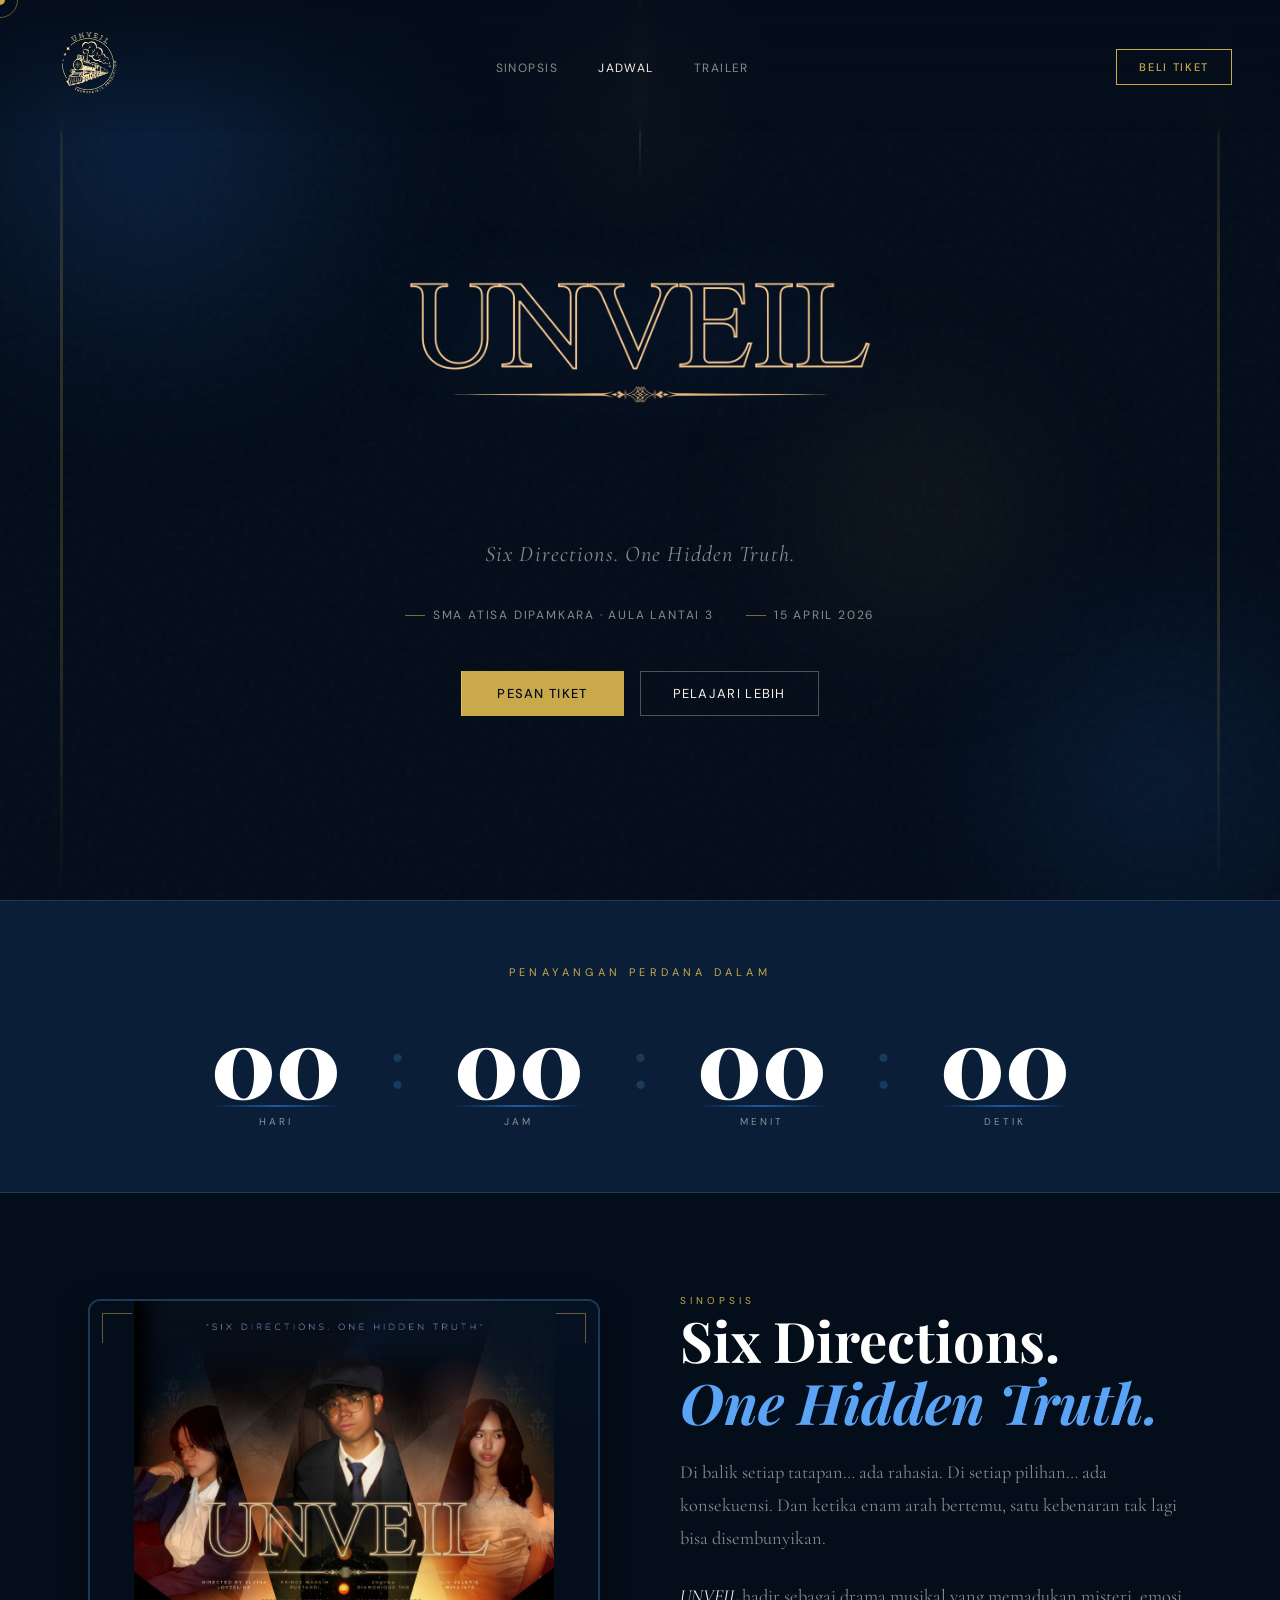
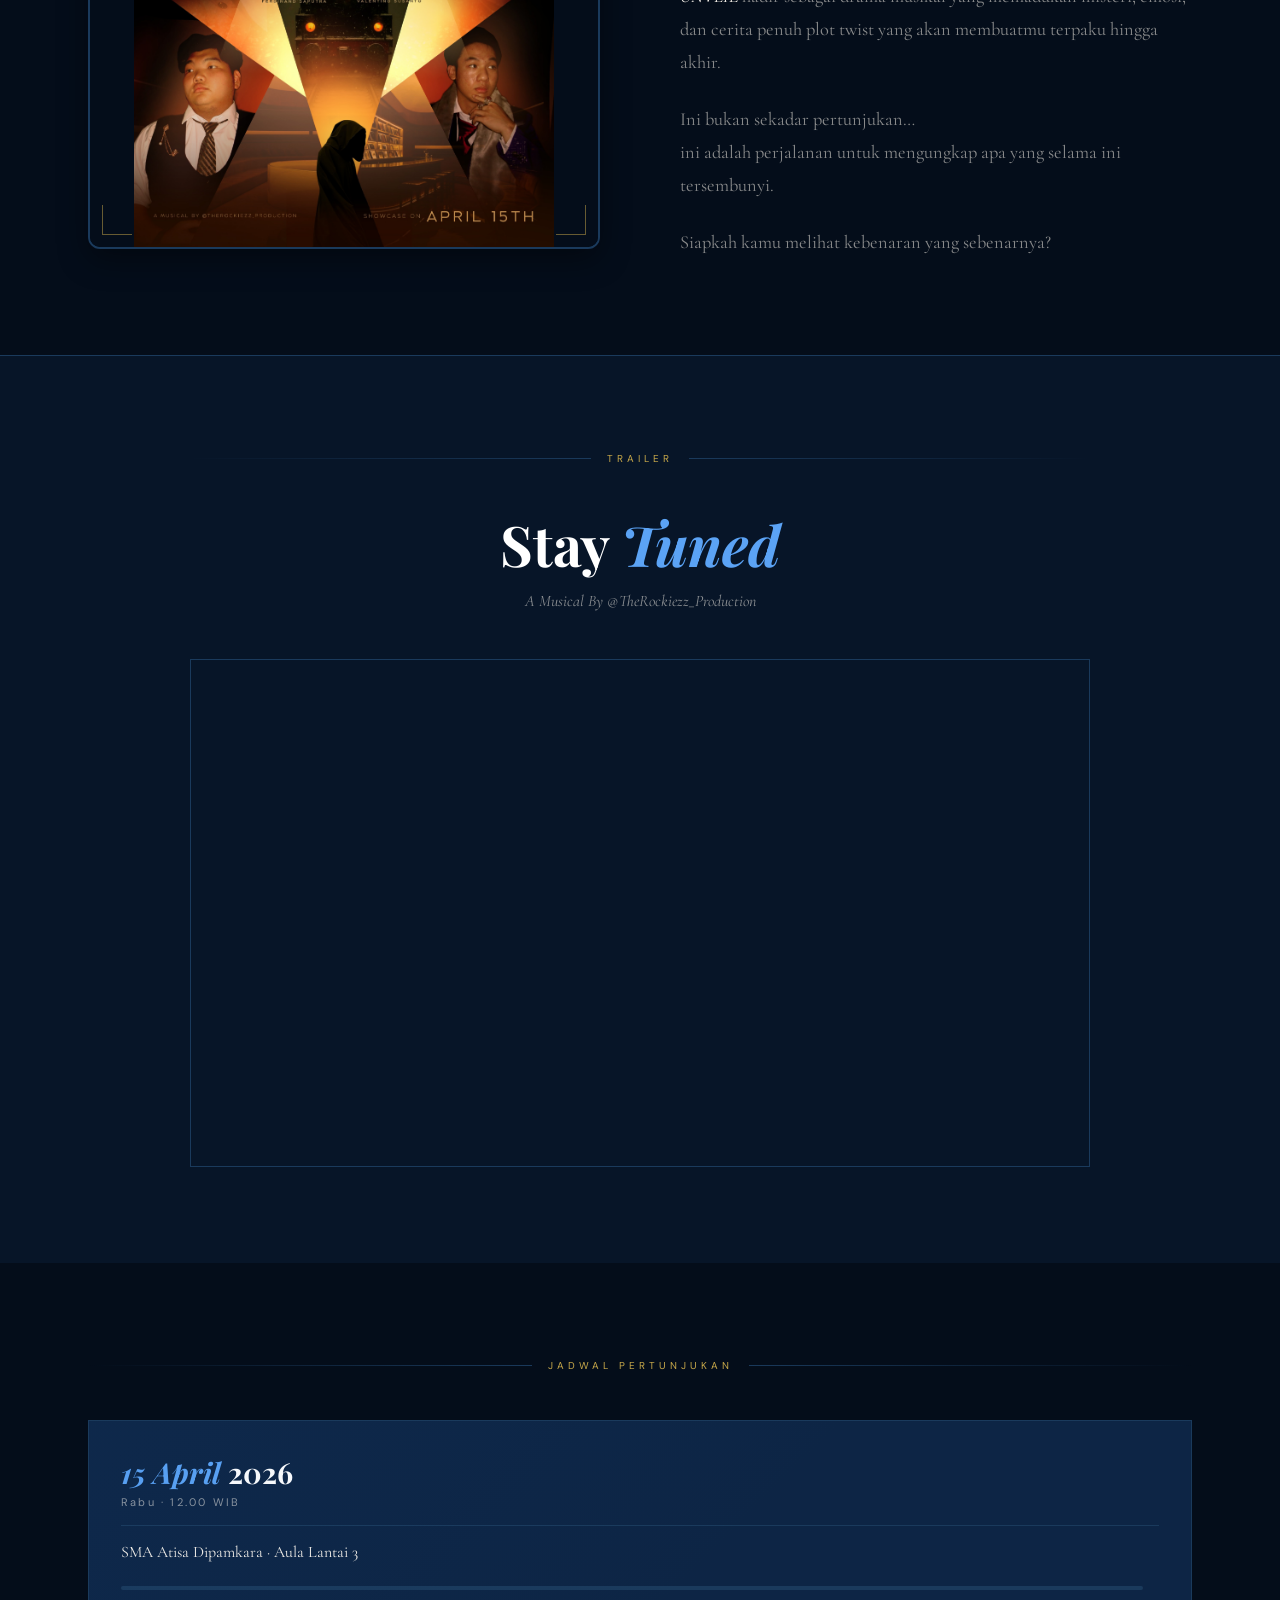
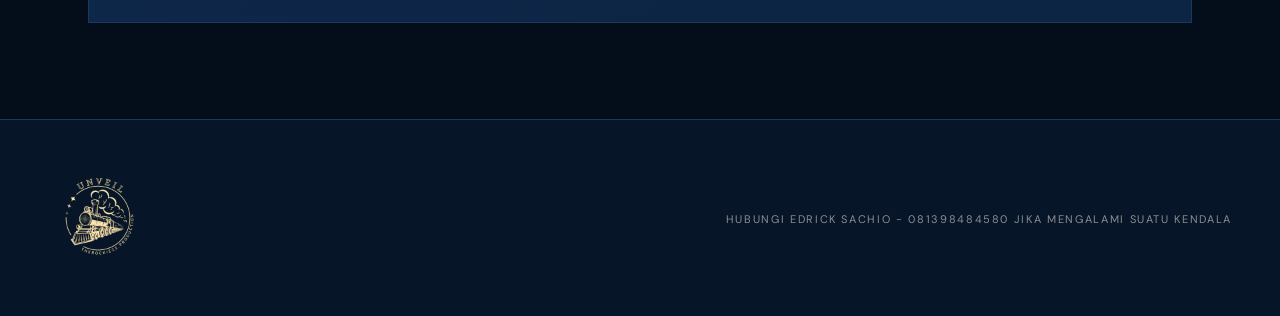
==== commit 4236cdf6: "Update print statement from 'Hello' to 'Goodbye'" ====
--- a/index.html
+++ b/index.html
@@ -1494,7 +1494,7 @@
   <div class="about-section">
     <div class="about-visual">
       <div class="poster-frame">
-        <img src="img/unveilposter.jpeg">
+        <img src="img/unveilposter.jfif">
         <div class="poster-inner">
           <div class="poster-corner tl"></div>
           <div class="poster-corner tr"></div>
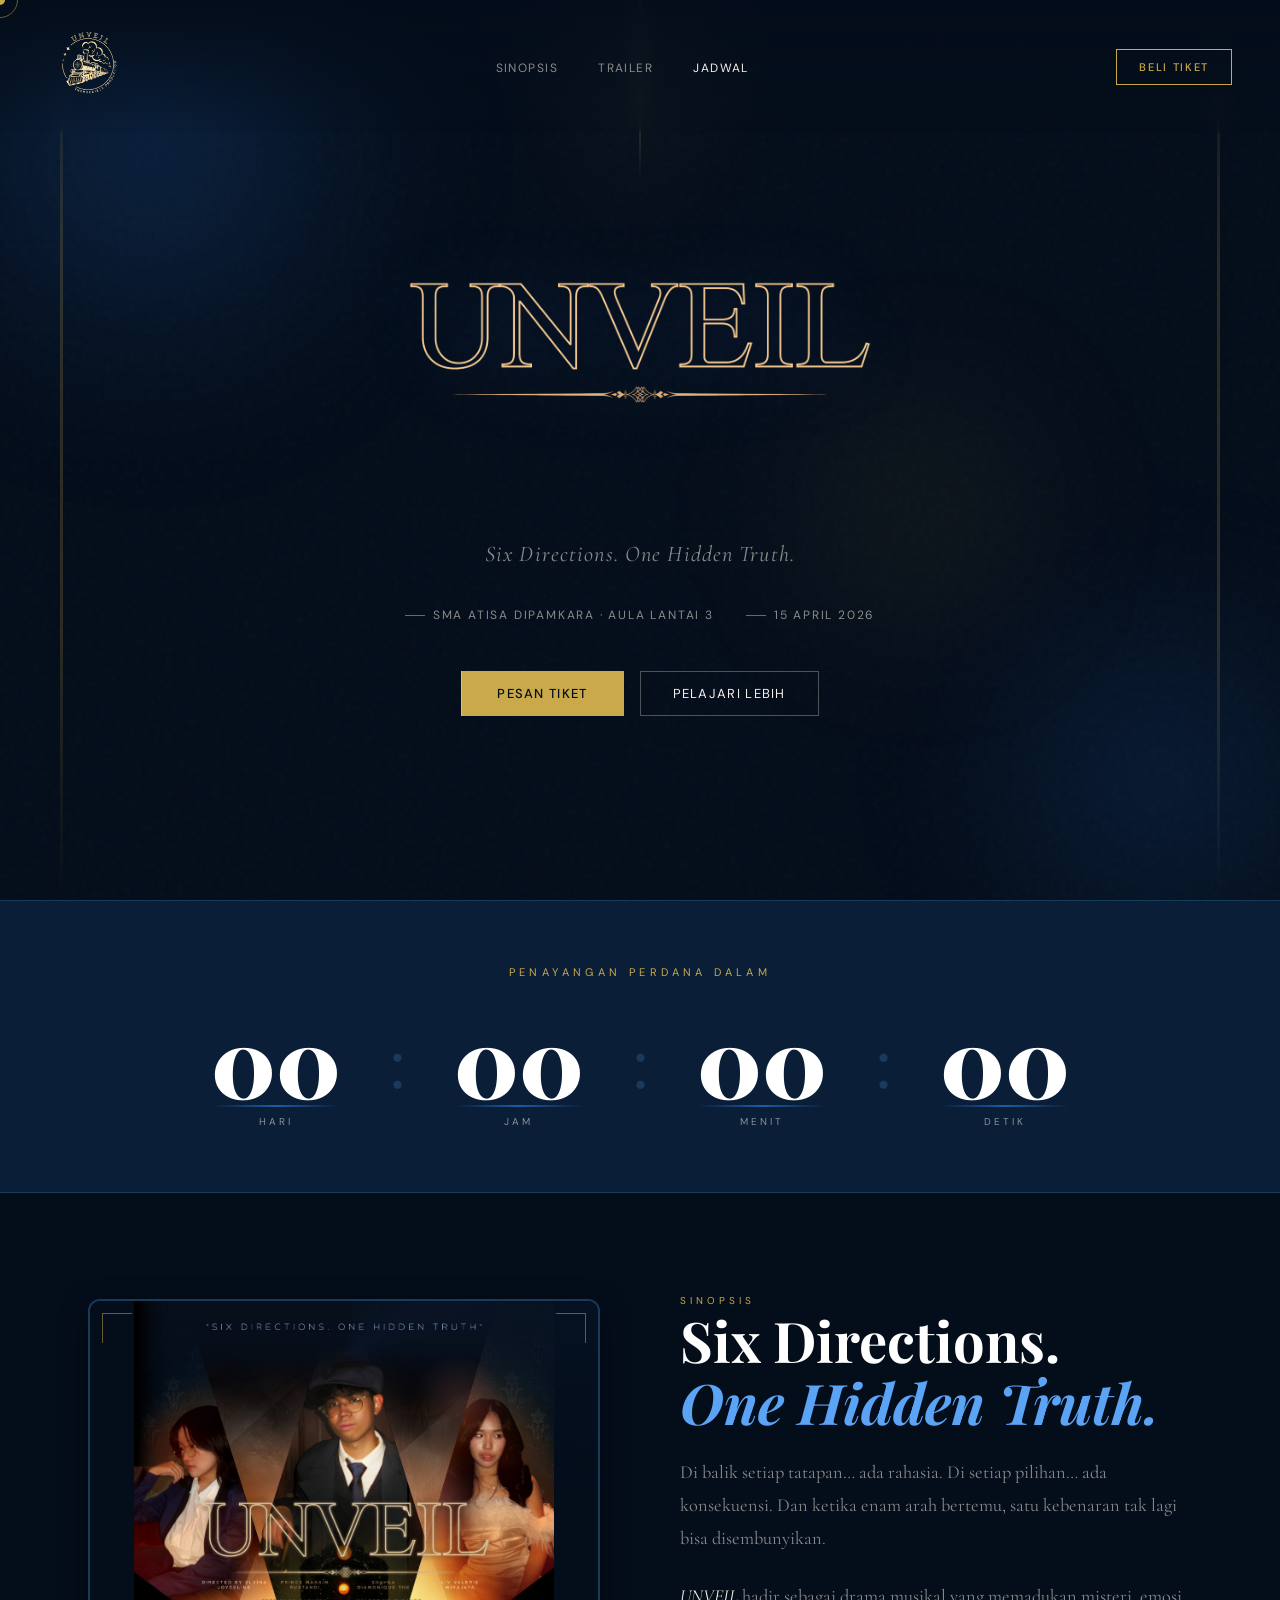
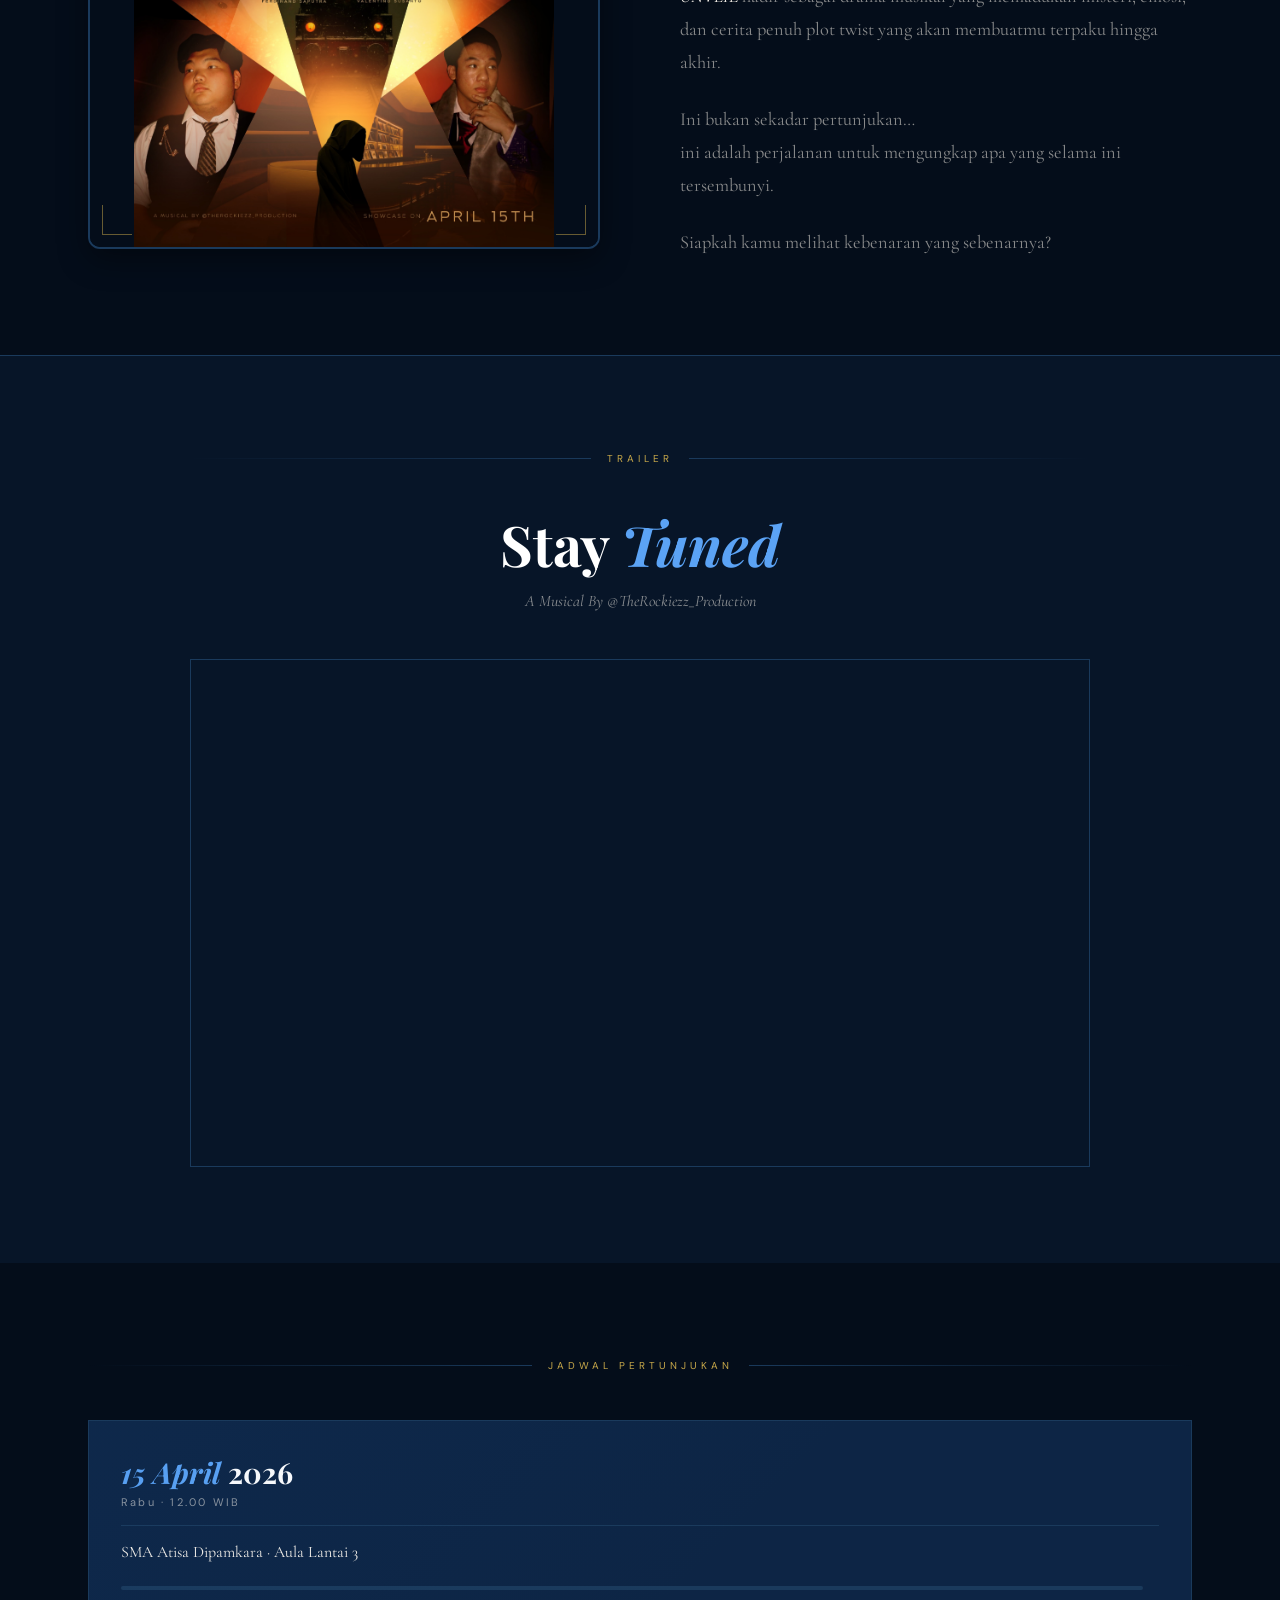
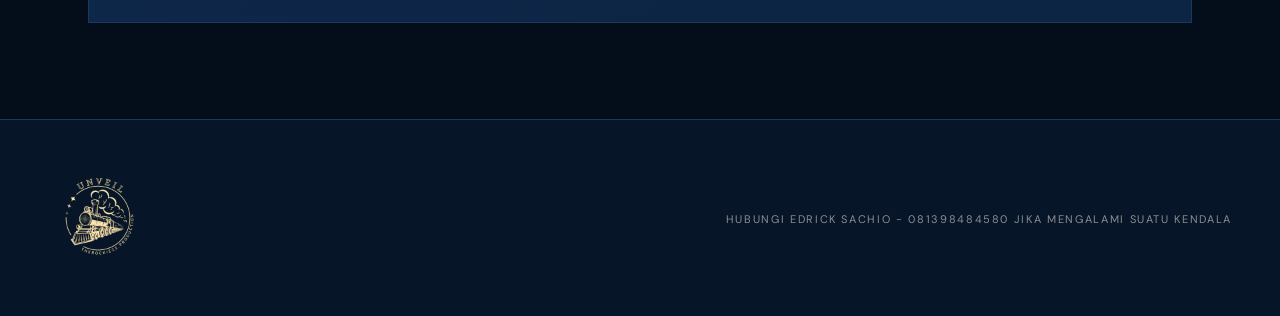
==== commit 9f50590a: "Update index.html" ====
--- a/index.html
+++ b/index.html
@@ -1408,9 +1408,8 @@
   </a>
   <ul class="nav-links">
     <li><a href="#synopsis">Sinopsis</a></li>
- 
+    <li><a href="#trailer">Trailer</a></li>
     <li><a href="#jadwal">Jadwal</a></li>
-    <li><a href="#trailer">Trailer</a></li>
   </ul>
   <a href="ticket.html" class="nav-ticket">Beli Tiket</a>
 </nav>
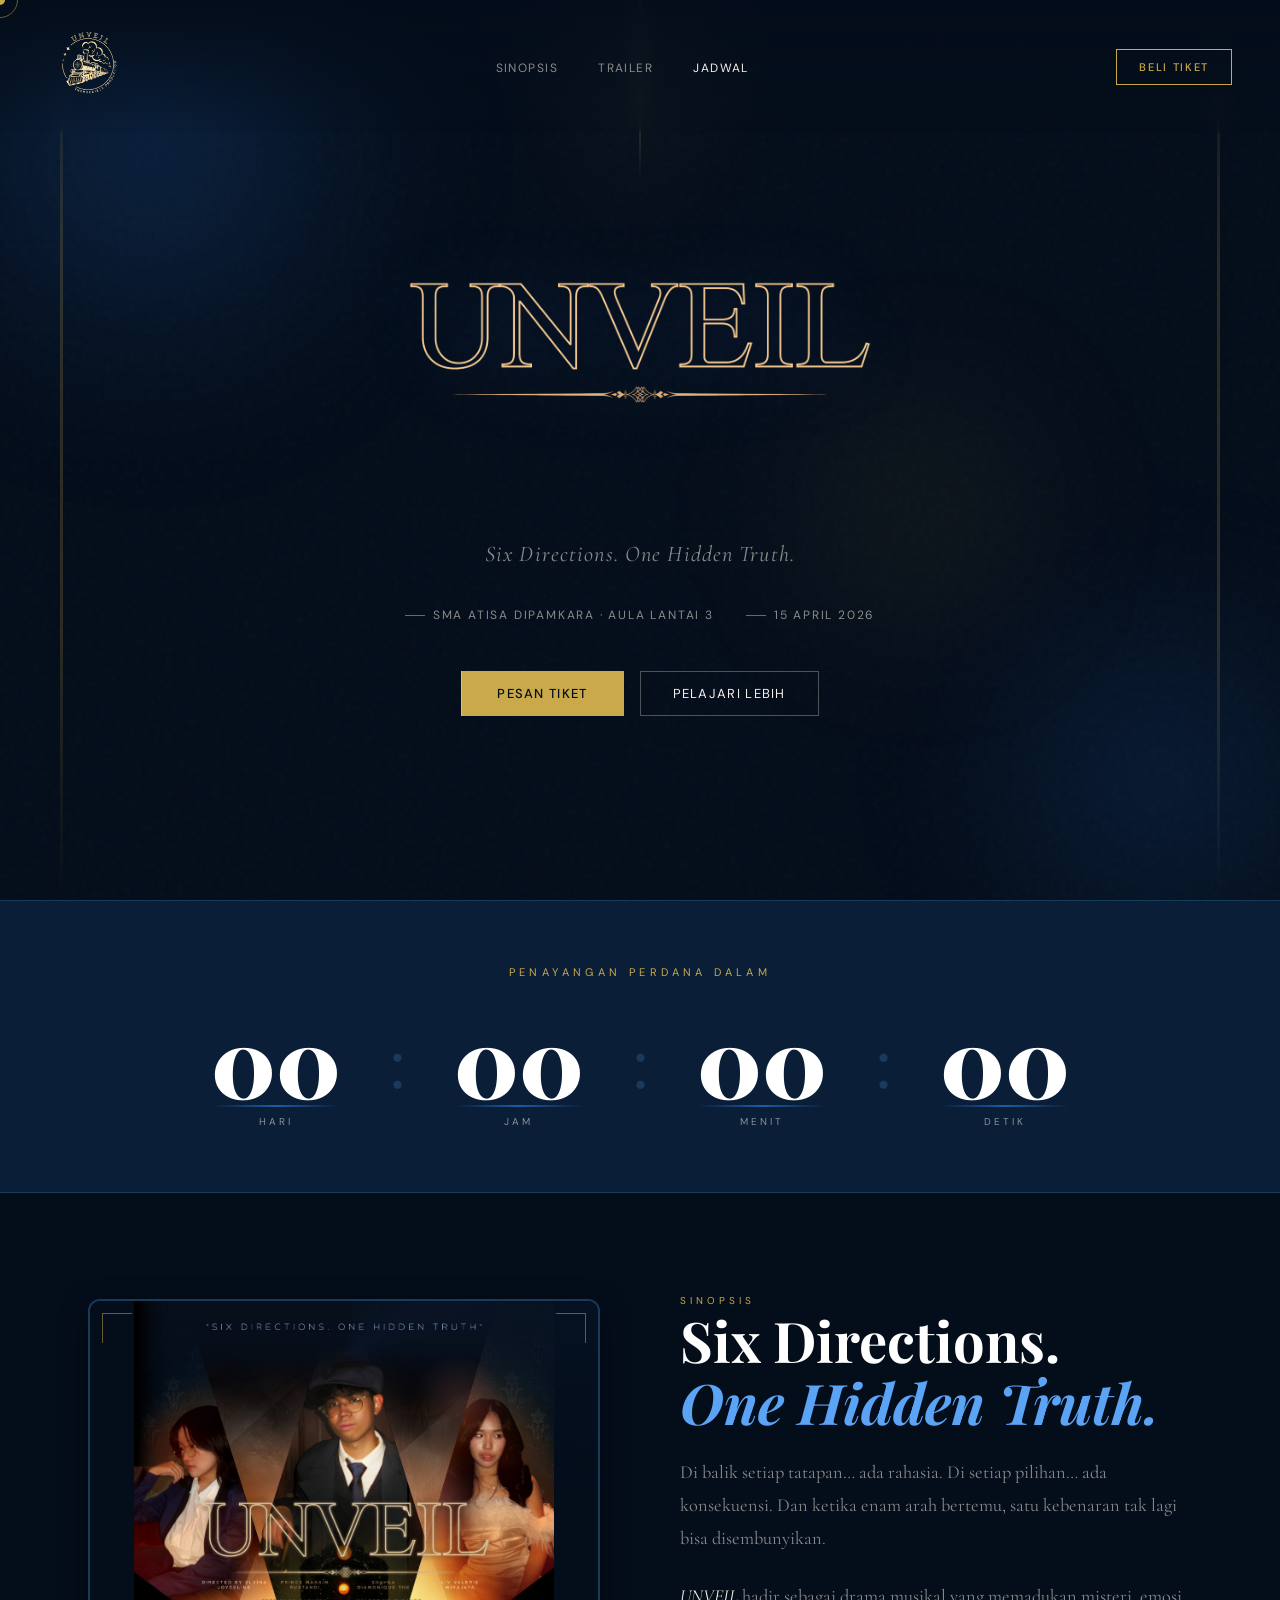
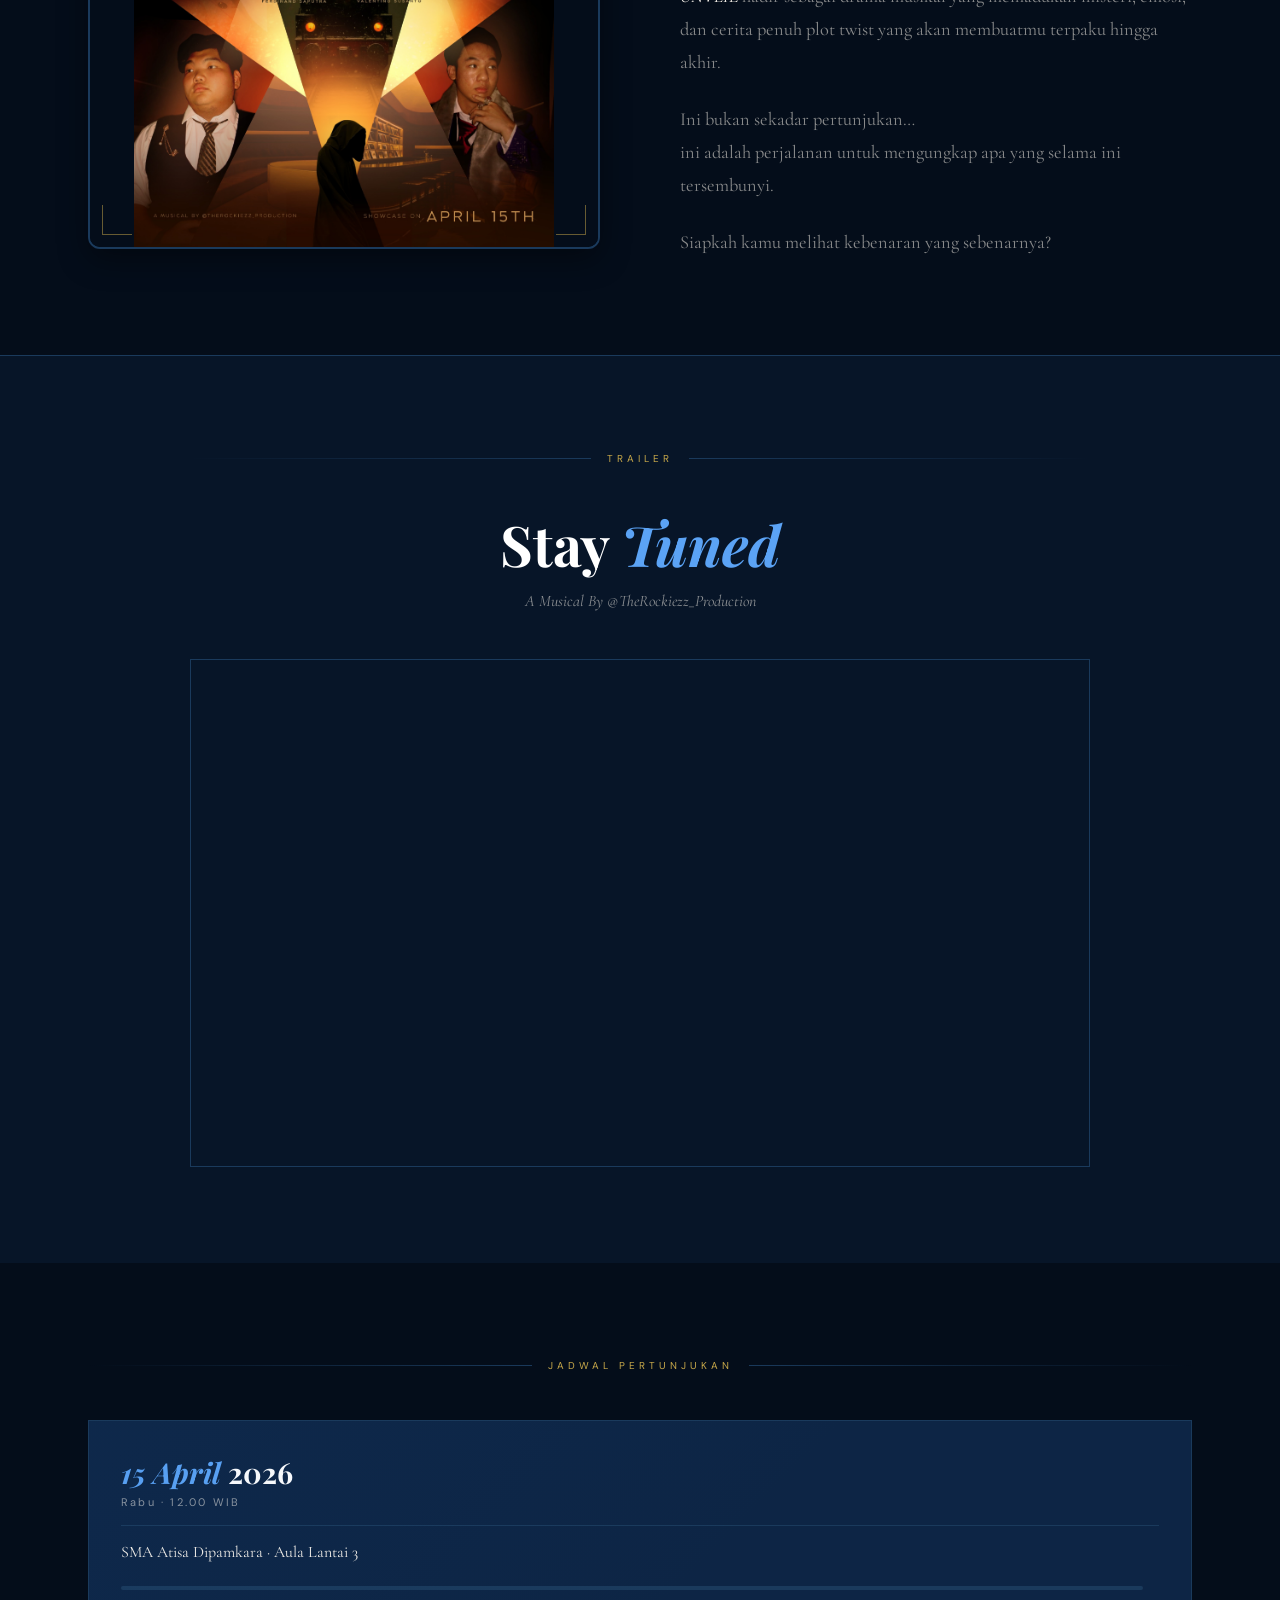
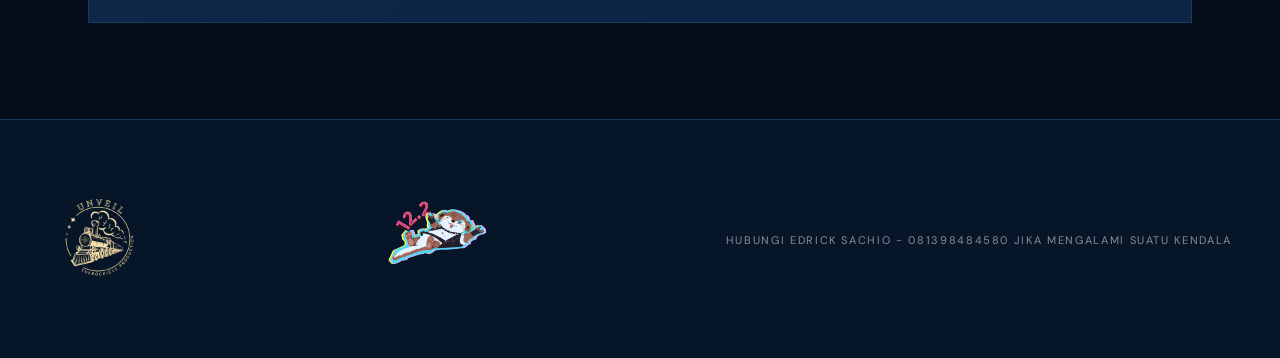
==== commit e4bcddbd: "Update index.html" ====
--- a/index.html
+++ b/index.html
@@ -1571,6 +1571,7 @@
 <!-- FOOTER -->
 <footer>
   <img src="img/LOGOCUY.png"width="100">
+  <img src="img/rockiezz.png"width="100">
   
     
   <ul class="footer-links">
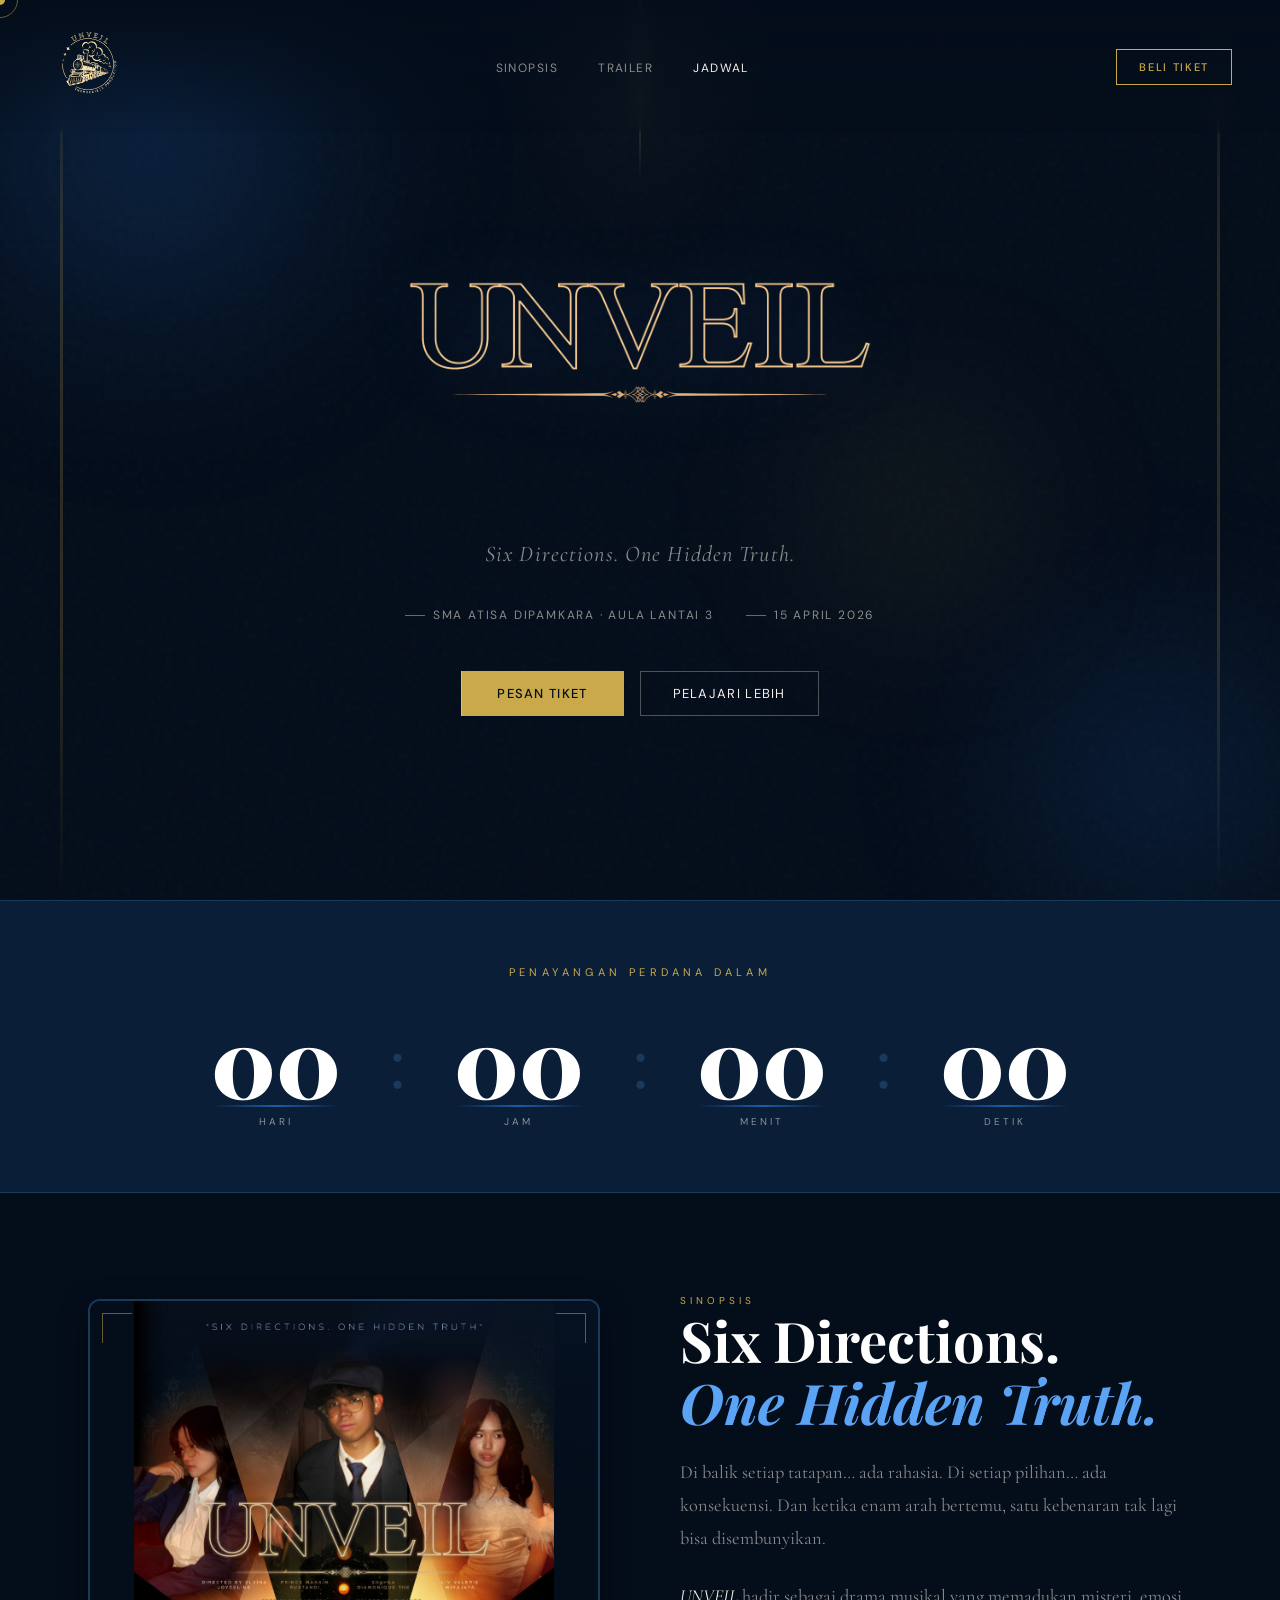
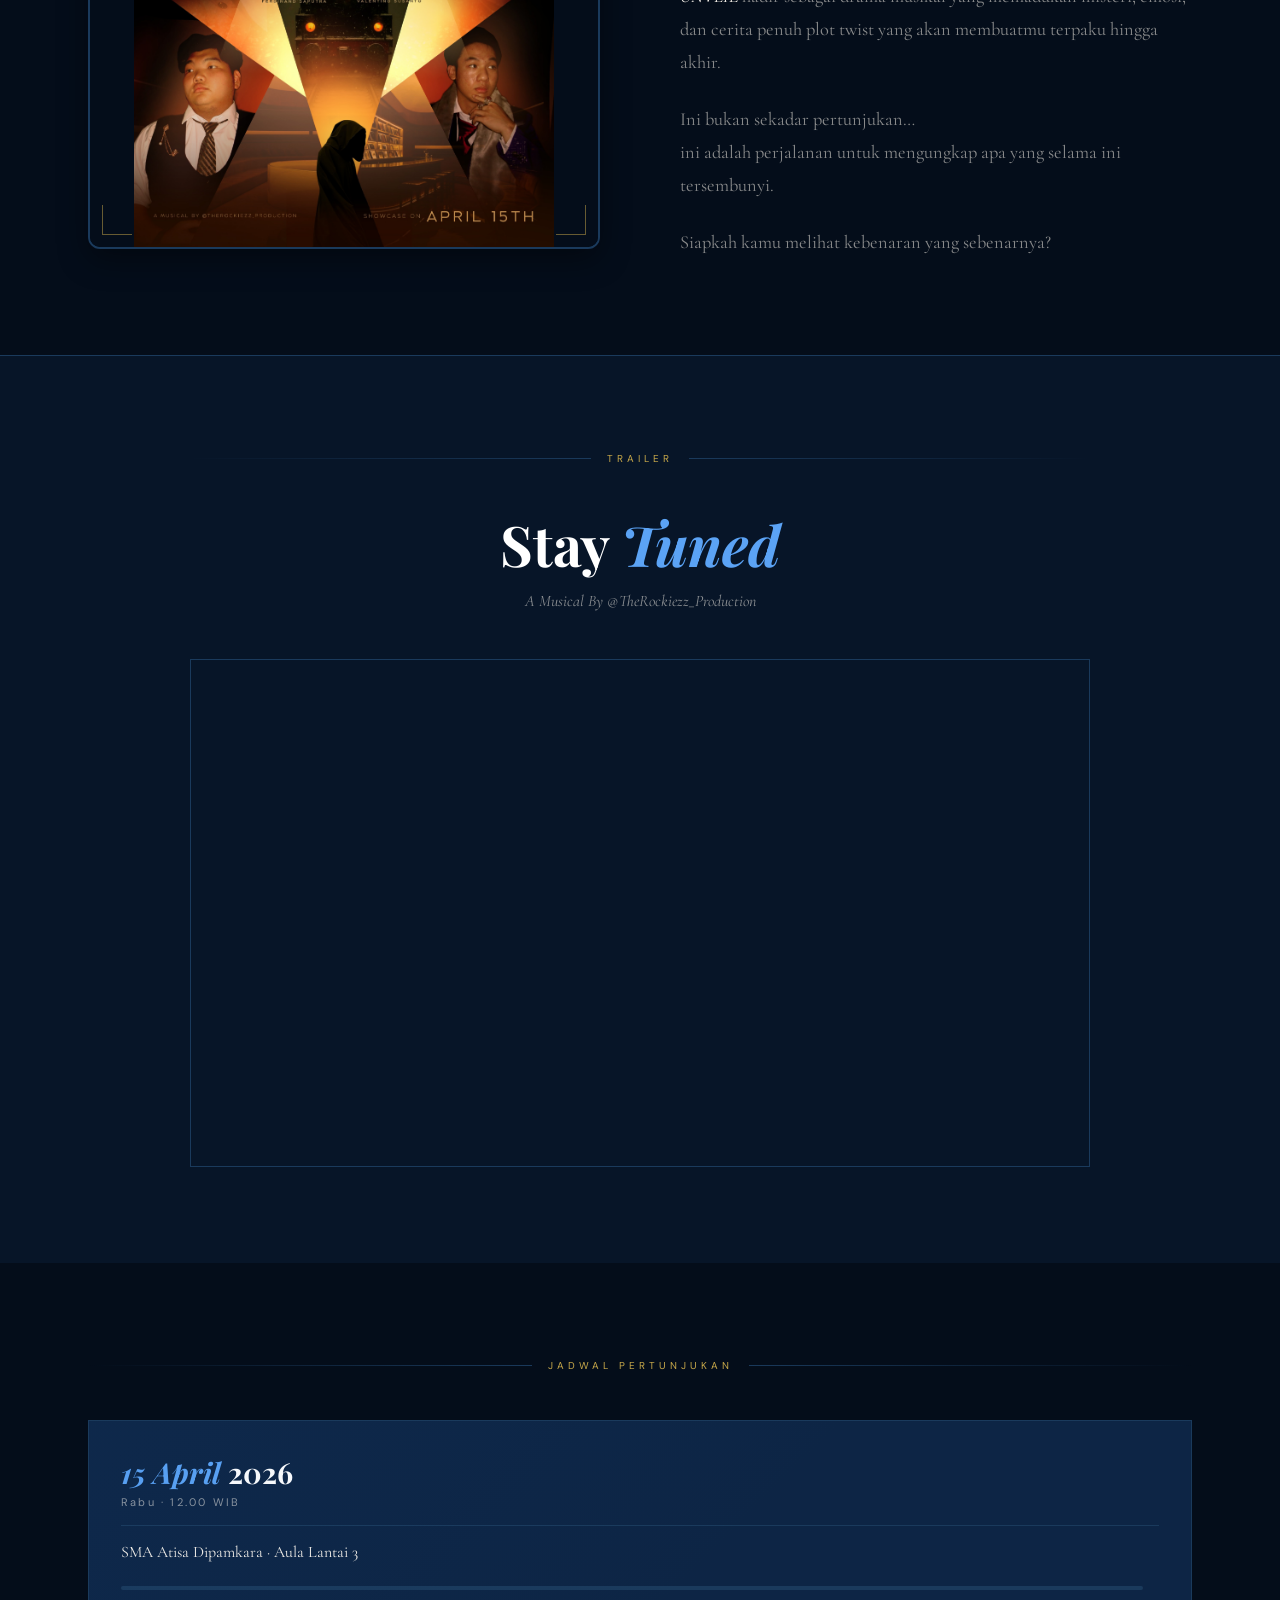
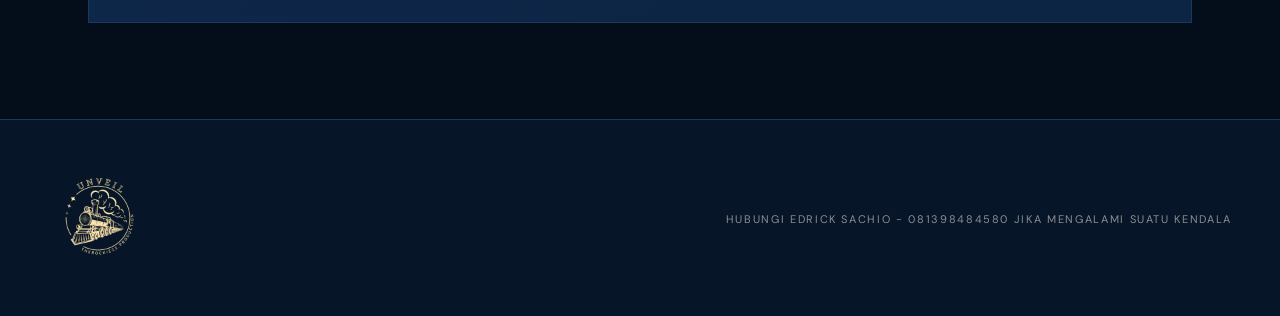
==== commit 24c25841: "Update index.html" ====
--- a/index.html
+++ b/index.html
@@ -1571,7 +1571,7 @@
 <!-- FOOTER -->
 <footer>
   <img src="img/LOGOCUY.png"width="100">
-  <img src="img/rockiezz.png"width="100">
+  
   
     
   <ul class="footer-links">
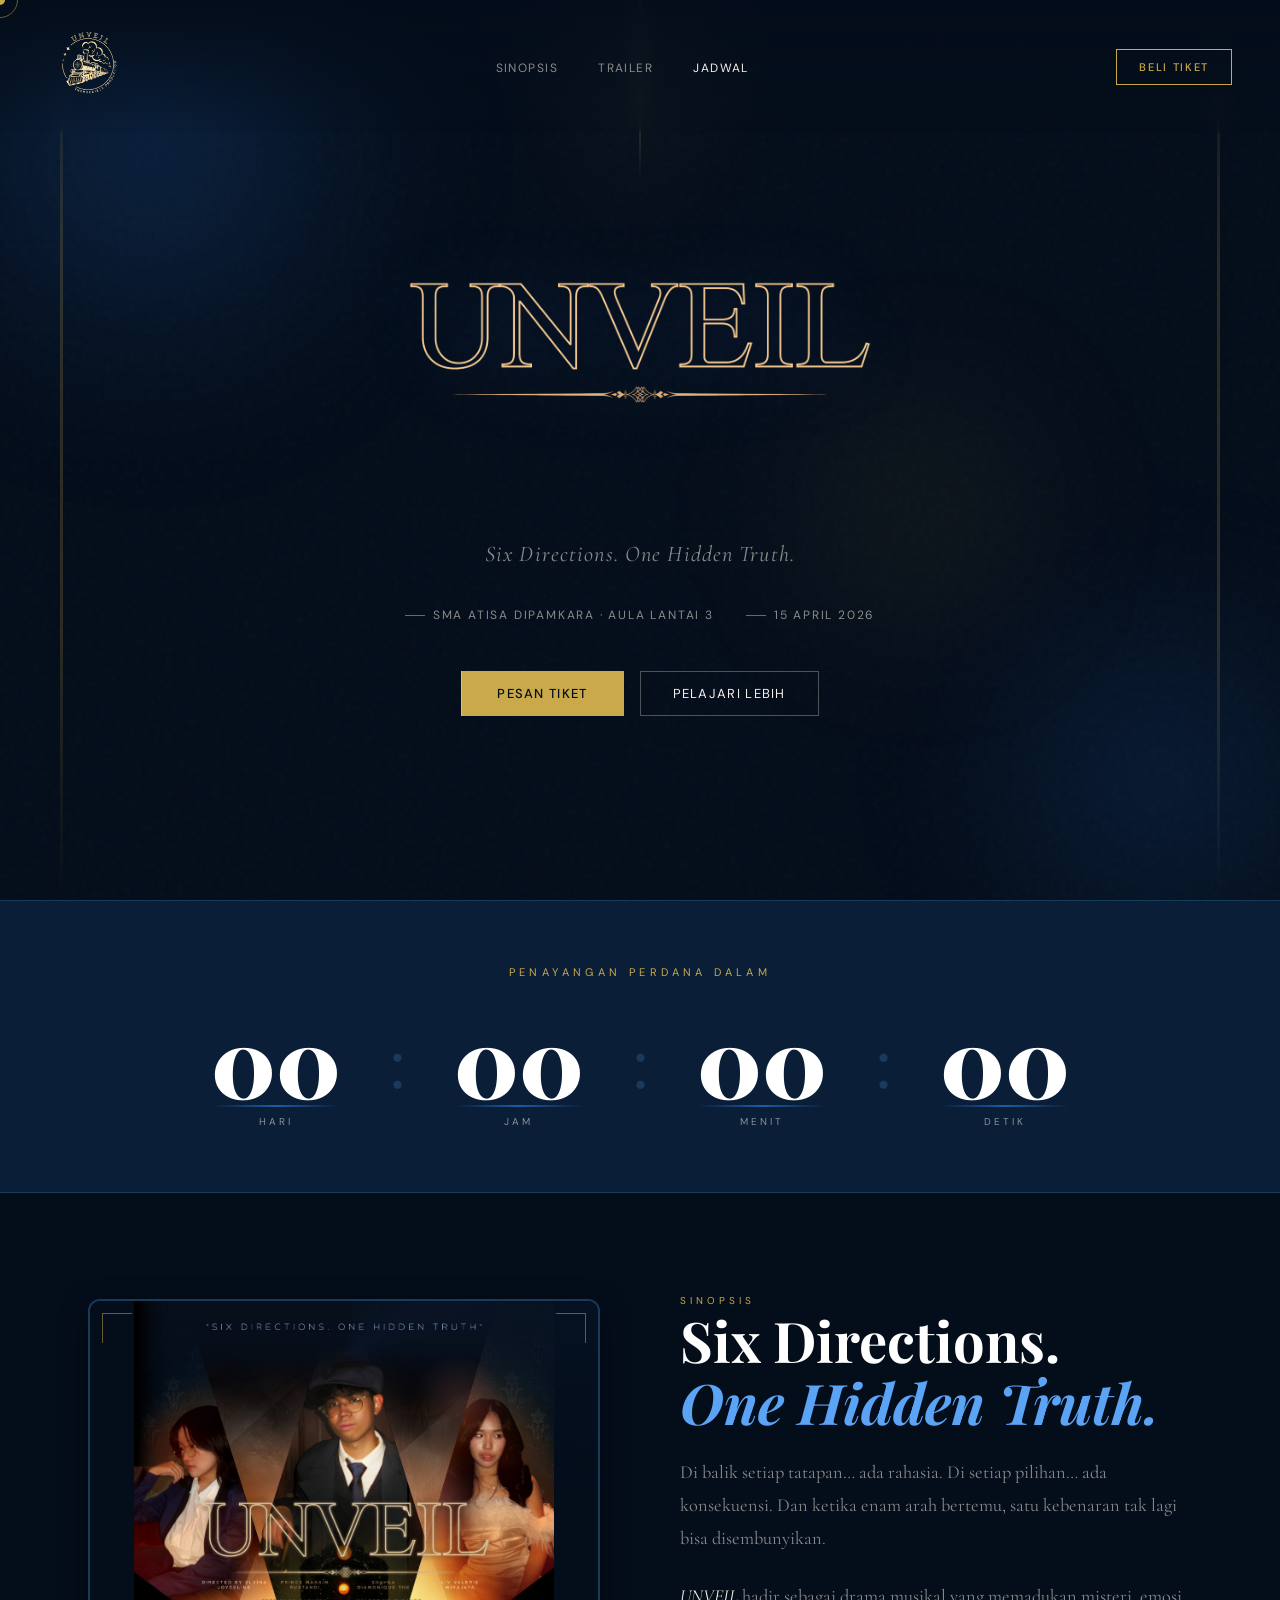
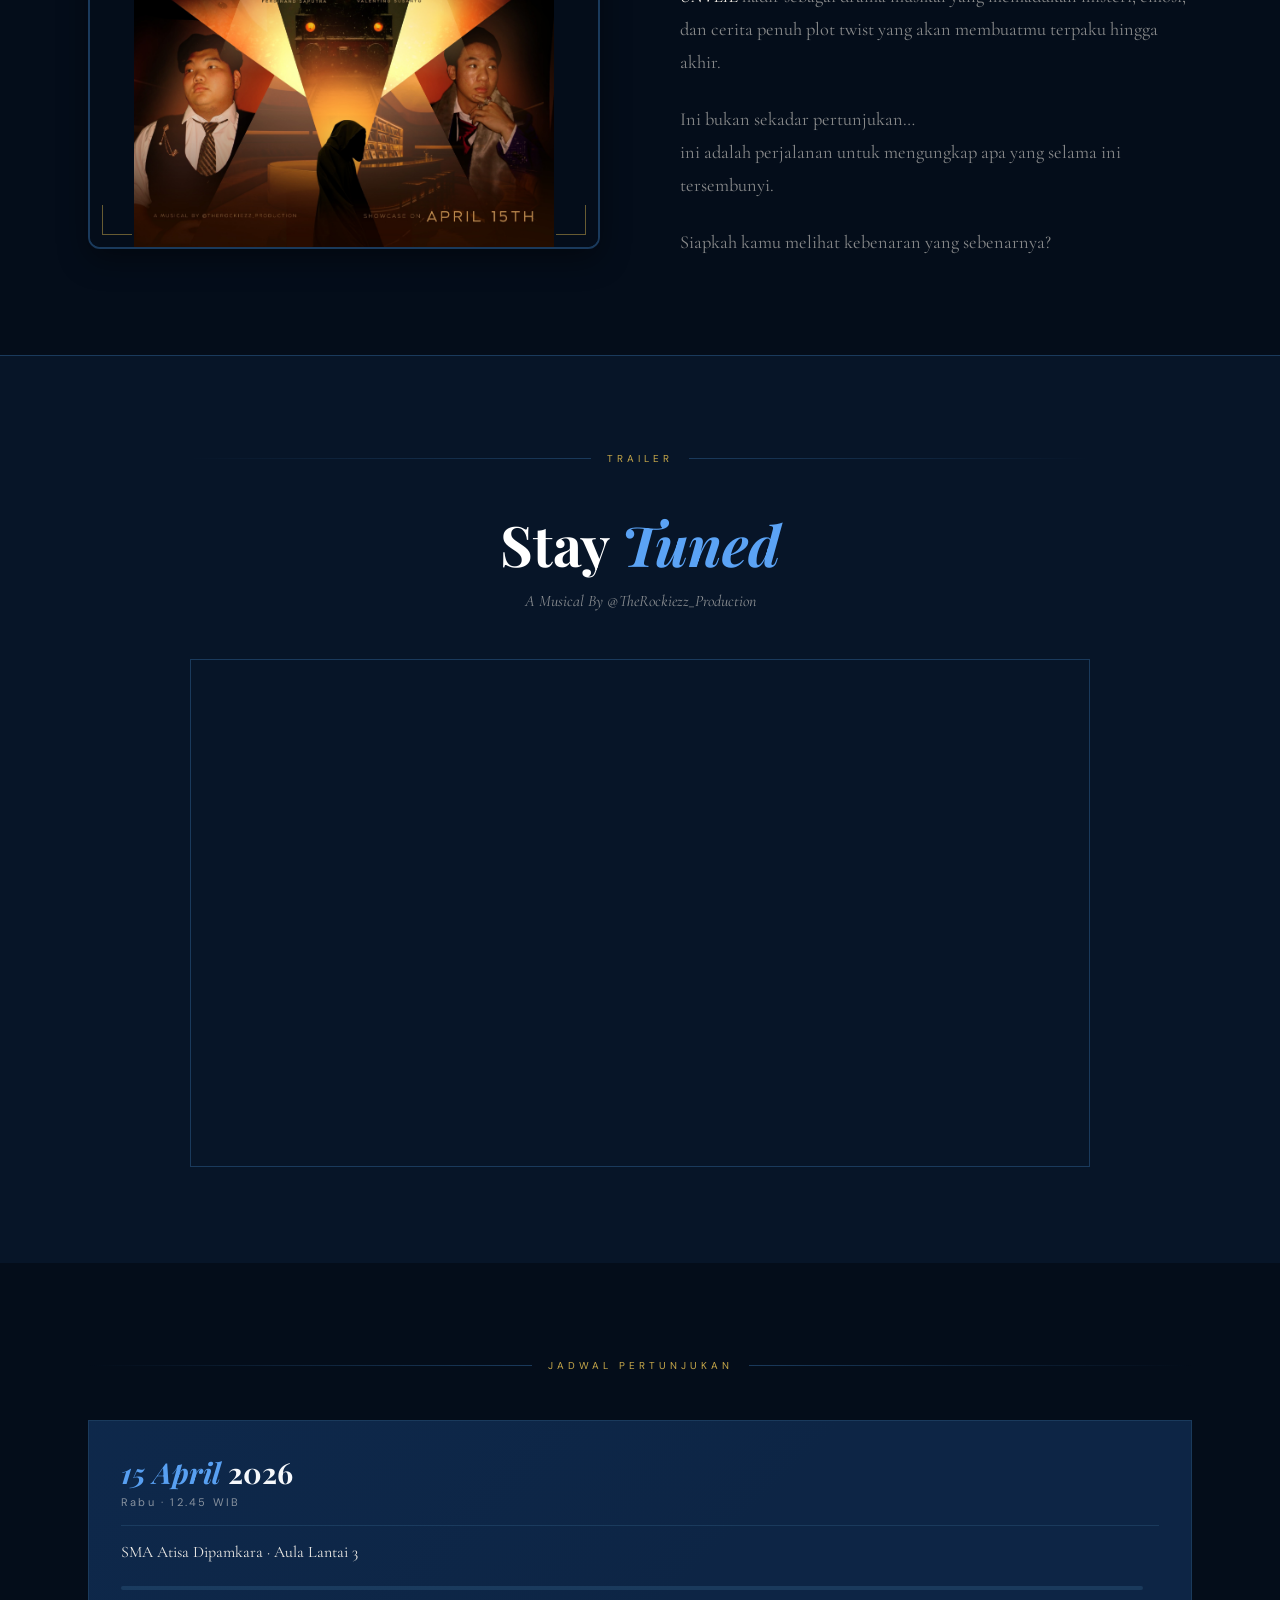
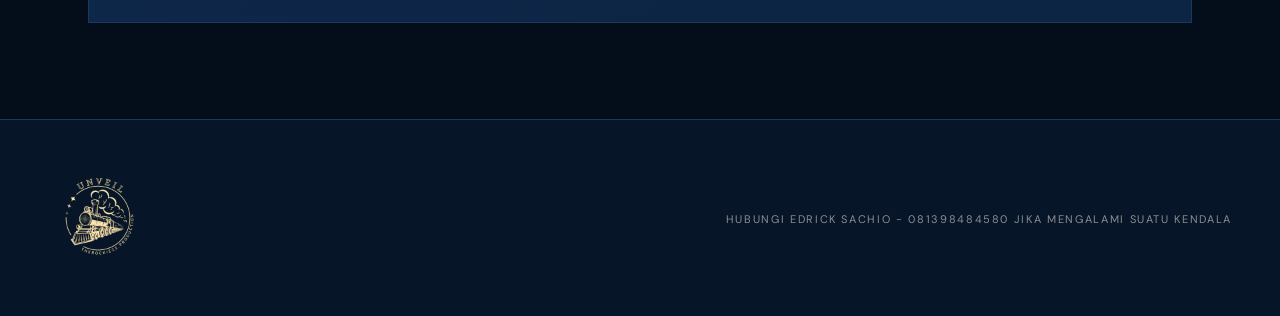
==== commit d1e7393e: "Update index.html" ====
--- a/index.html
+++ b/index.html
@@ -1560,7 +1560,7 @@
   <div class="schedule-grid"></div>
     <div class="show-card">
       <div class="show-date"><em>15 April</em> 2026</div>
-      <div class="show-time">Rabu · 12.00 WIB</div>
+      <div class="show-time">Rabu · 12.45 WIB</div>
       <div class="show-venue">SMA Atisa Dipamkara · Aula Lantai 3</div>
       <div class="show-seats">
         <div class="seats-bar"><div class="seats-fill" style="width: 0%"></div></div>
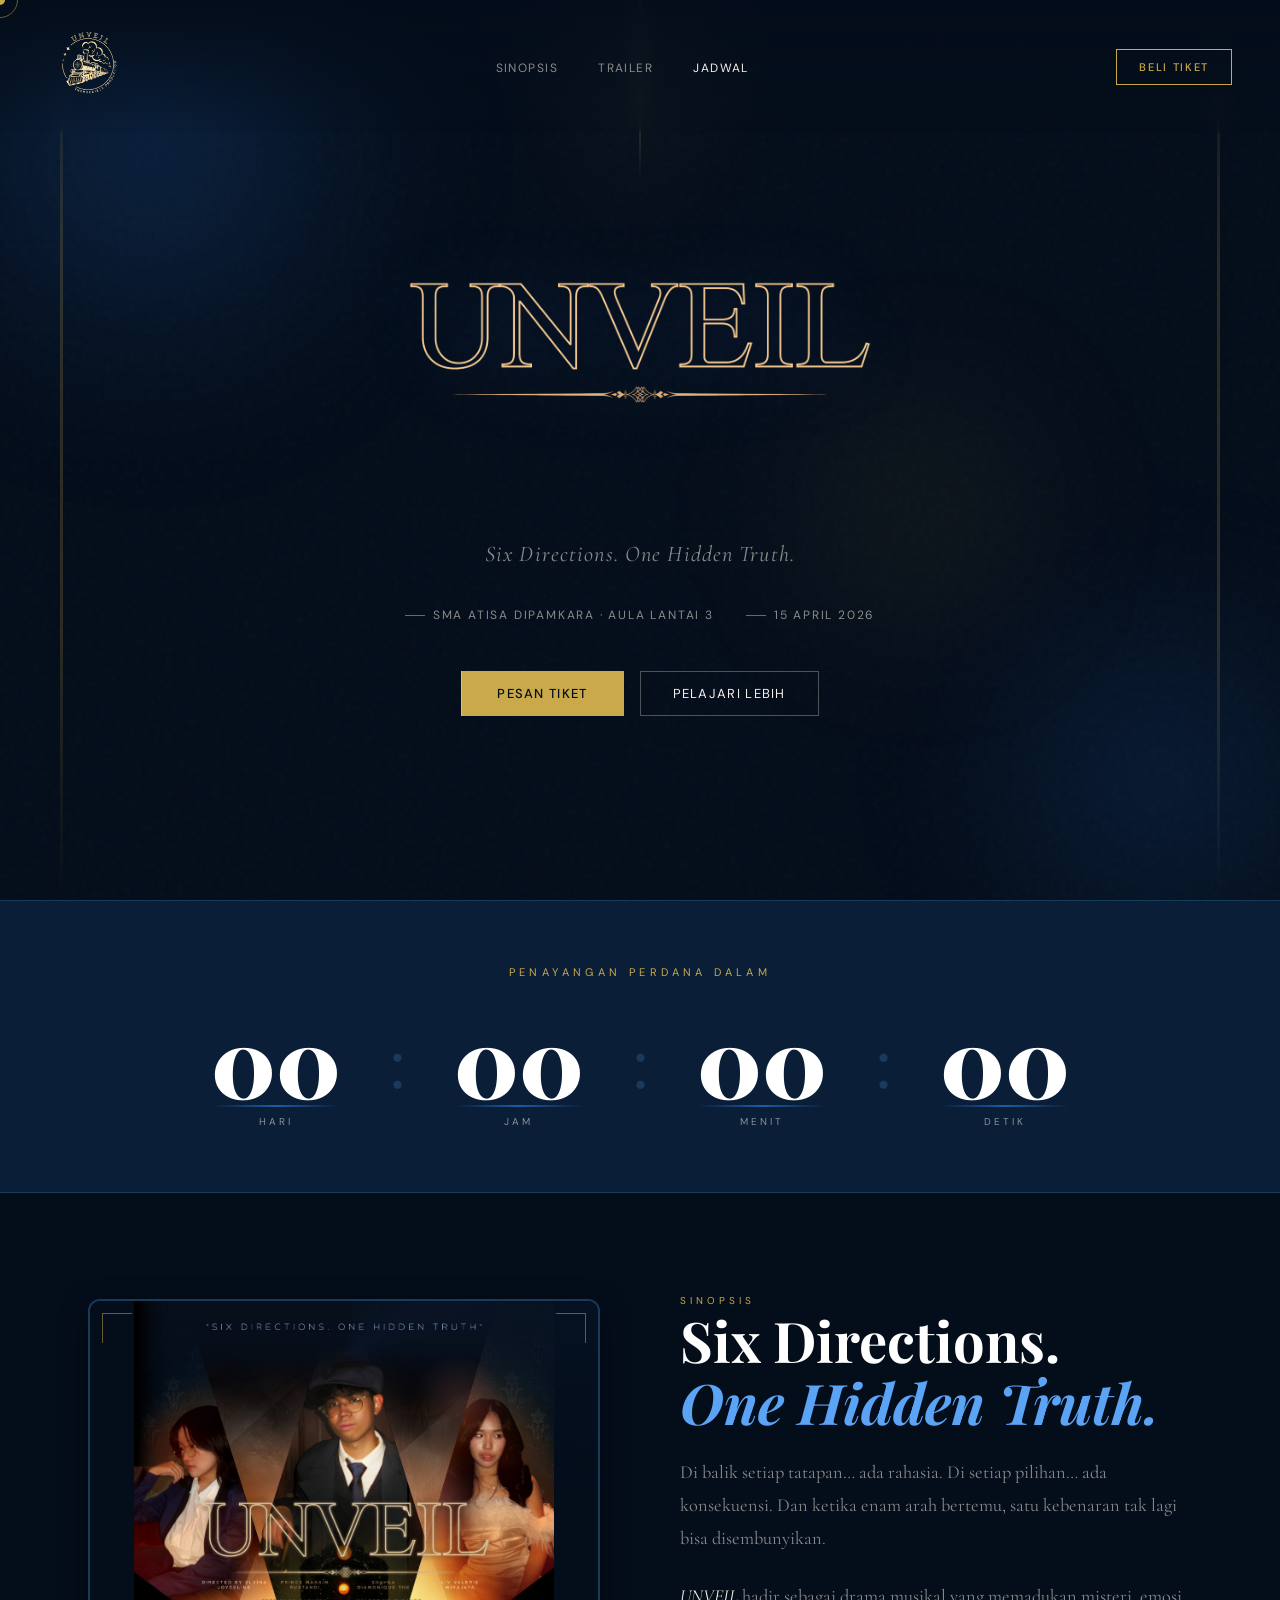
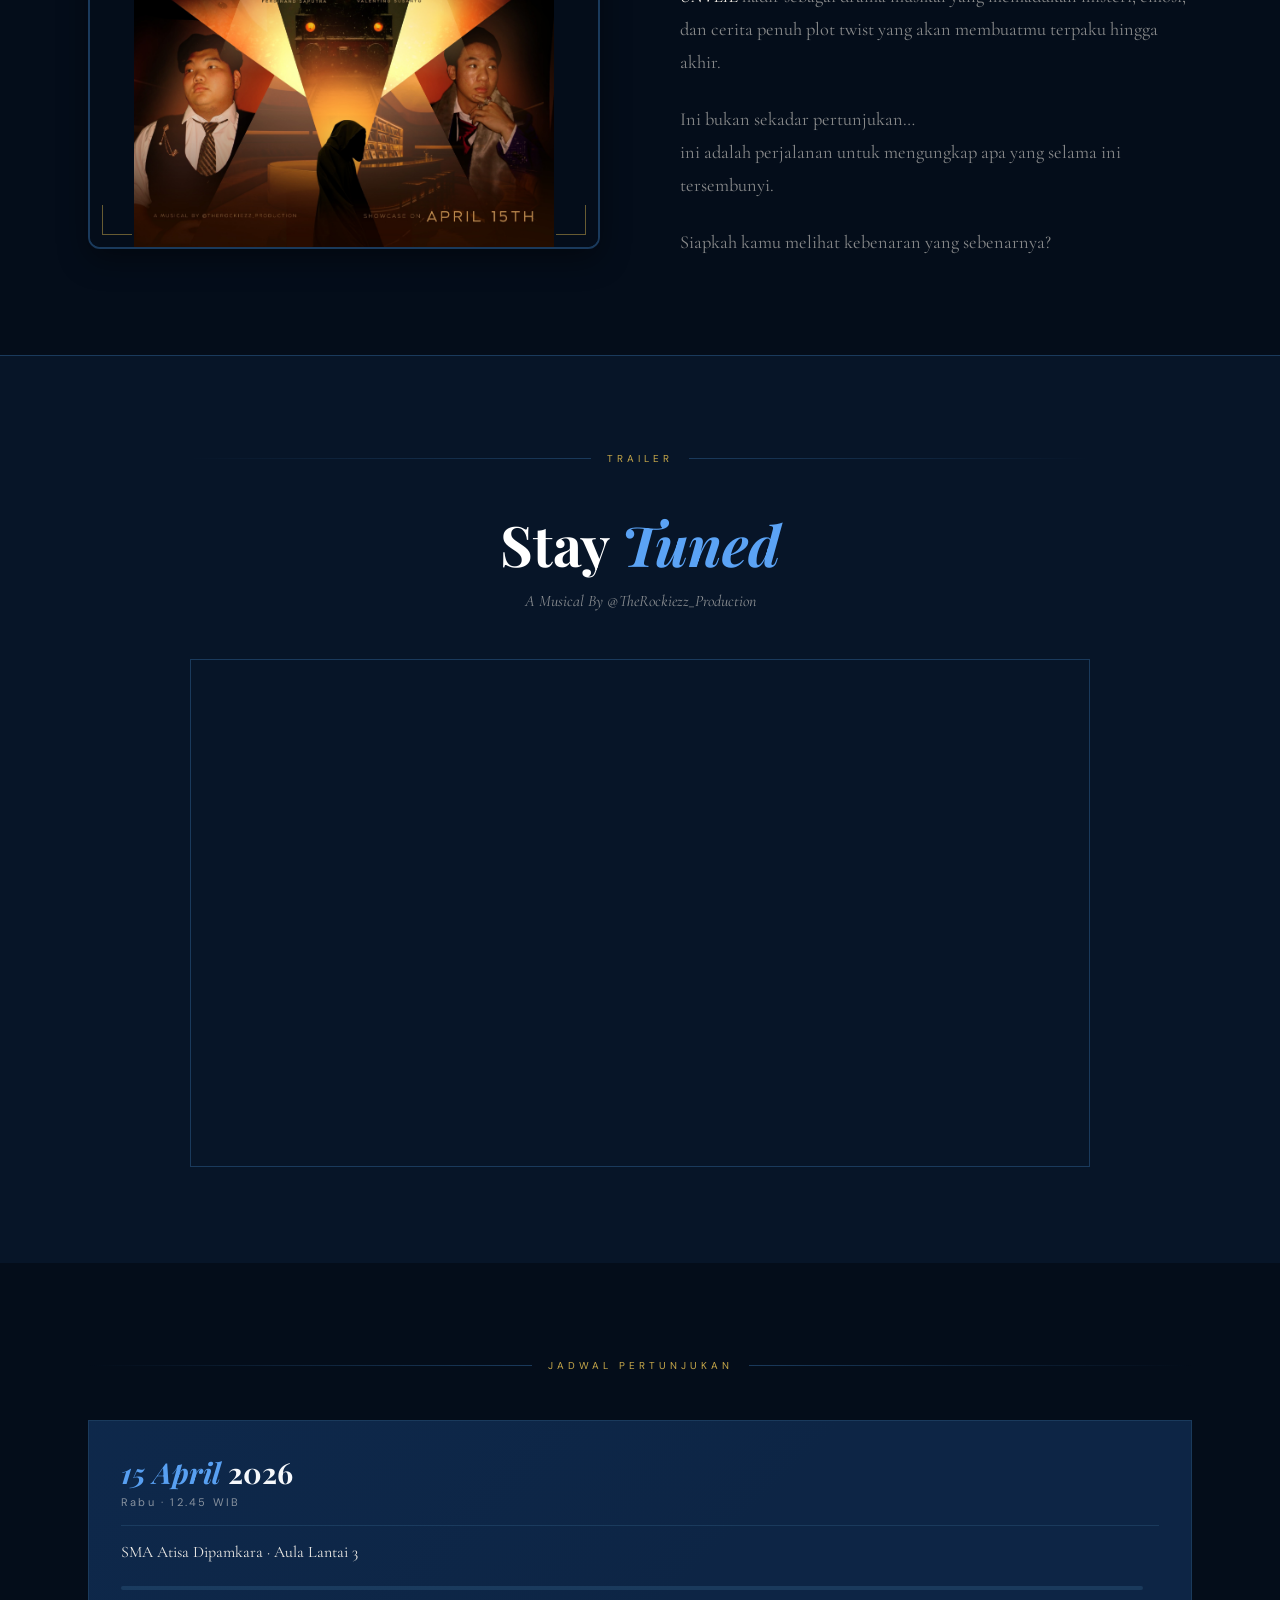
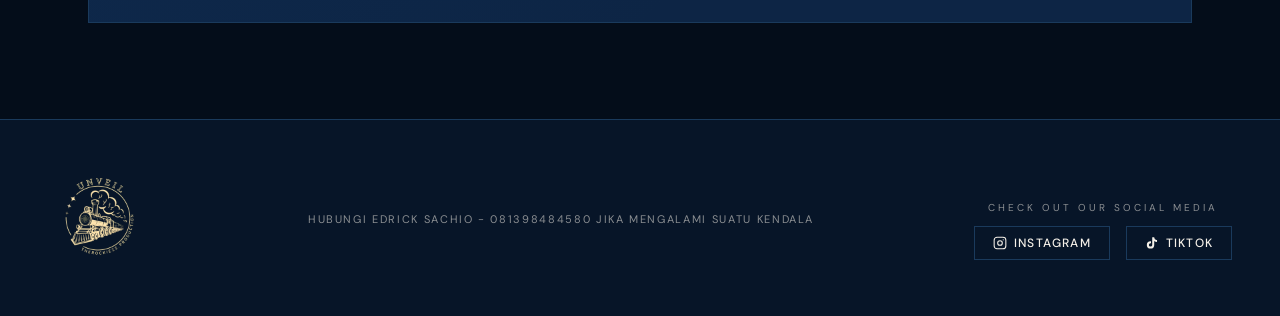
==== commit 23b35878: "Update index.html" ====
--- a/index.html
+++ b/index.html
@@ -1572,12 +1572,69 @@
 <footer>
   <img src="img/LOGOCUY.png"width="100">
   
-  
     
   <ul class="footer-links">
-    
     <li><a>Hubungi Edrick Sachio - 081398484580 jika mengalami suatu kendala</a></li>
   </ul>
+ 
+  <div style="
+    margin-top: 1.5rem;
+    display: flex;
+    flex-direction: column;
+    align-items: center;
+    gap: 0.75rem;
+  ">
+    <p style="
+      font-family: var(--font-ui);
+      font-size: 10px;
+      letter-spacing: 0.3em;
+      text-transform: uppercase;
+      color: var(--muted);
+    ">Check Out Our Social Media</p>
+ 
+    <div style="display: flex; gap: 1rem; align-items: center;">
+ 
+      <!-- INSTAGRAM — ganti href dengan link IG kamu -->
+      <a href="https://www.instagram.com/unveil_musical/" target="_blank" rel="noopener" style="
+        display: flex; align-items: center; gap: 7px;
+        font-family: var(--font-ui); font-size: 12px; font-weight: 500;
+        letter-spacing: 0.1em; text-transform: uppercase;
+        color: var(--cream);
+        text-decoration: none;
+        padding: 8px 18px;
+        border: 1px solid var(--navy-border);
+        transition: all 0.2s;
+      "
+      onmouseover="this.style.borderColor='var(--gold)';this.style.color='var(--gold)'"
+      onmouseout="this.style.borderColor='var(--navy-border)';this.style.color='var(--cream)'">
+        <svg width="14" height="14" viewBox="0 0 24 24" fill="none" stroke="currentColor" stroke-width="1.8" stroke-linecap="round" stroke-linejoin="round">
+          <rect x="2" y="2" width="20" height="20" rx="5" ry="5"/><circle cx="12" cy="12" r="4"/><circle cx="17.5" cy="6.5" r="1" fill="currentColor" stroke="none"/>
+        </svg>
+        Instagram
+      </a>
+ 
+      <!-- TIKTOK — ganti href dengan link TikTok kamu -->
+      <a href="https://www.tiktok.com/@unveil_musical?_r=1&_t=ZS-95CYYizUPmn" target="_blank" rel="noopener" style="
+        display: flex; align-items: center; gap: 7px;
+        font-family: var(--font-ui); font-size: 12px; font-weight: 500;
+        letter-spacing: 0.1em; text-transform: uppercase;
+        color: var(--cream);
+        text-decoration: none;
+        padding: 8px 18px;
+        border: 1px solid var(--navy-border);
+        transition: all 0.2s;
+      "
+      onmouseover="this.style.borderColor='var(--gold)';this.style.color='var(--gold)'"
+      onmouseout="this.style.borderColor='var(--navy-border)';this.style.color='var(--cream)'">
+        <svg width="14" height="14" viewBox="0 0 24 24" fill="currentColor">
+          <path d="M19.59 6.69a4.83 4.83 0 01-3.77-4.25V2h-3.45v13.67a2.89 2.89 0 01-2.88 2.5 2.89 2.89 0 01-2.89-2.89 2.89 2.89 0 012.89-2.89c.28 0 .54.04.79.1V9.01a6.33 6.33 0 00-.79-.05 6.34 6.34 0 00-6.34 6.34 6.34 6.34 0 006.34 6.34 6.34 6.34 0 006.33-6.34V8.69a8.18 8.18 0 004.78 1.52V6.76a4.85 4.85 0 01-1.01-.07z"/>
+        </svg>
+        TikTok
+      </a>
+ 
+    </div>
+  </div>
+ 
 </footer>
  
  
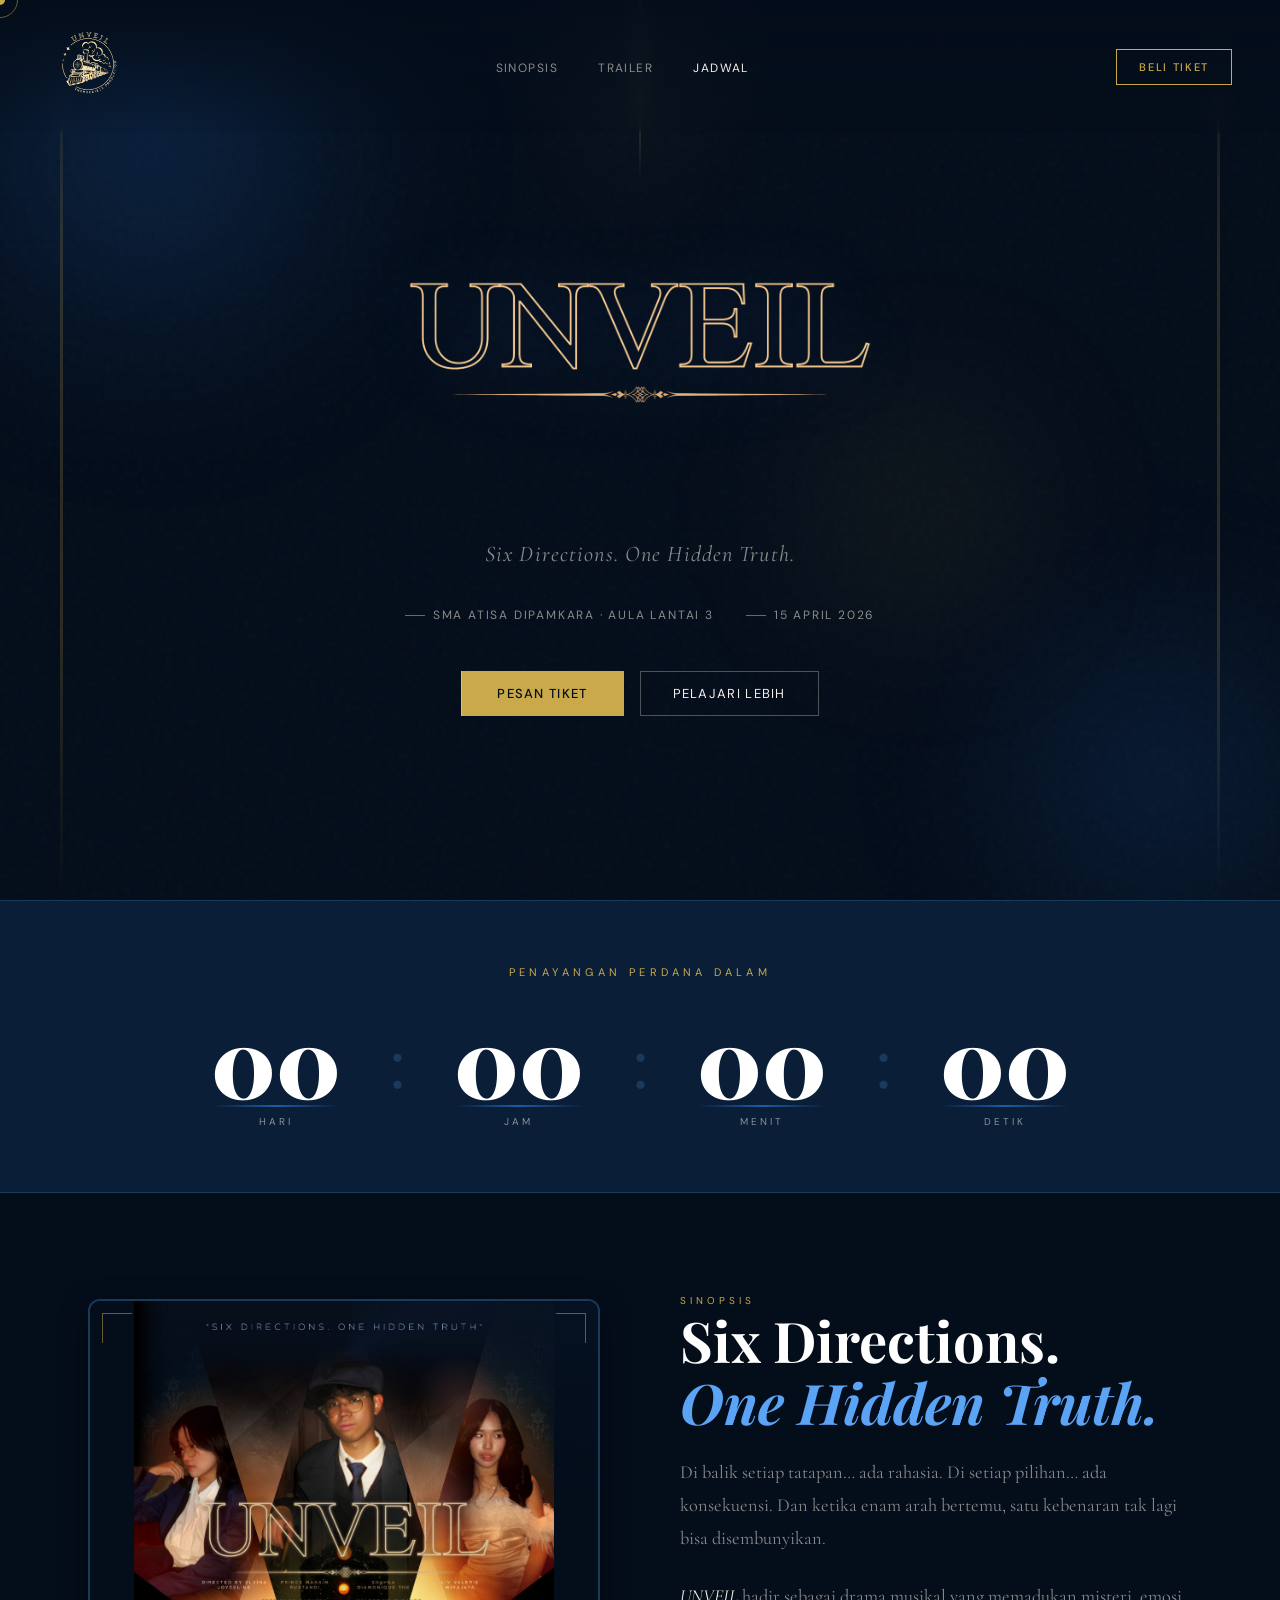
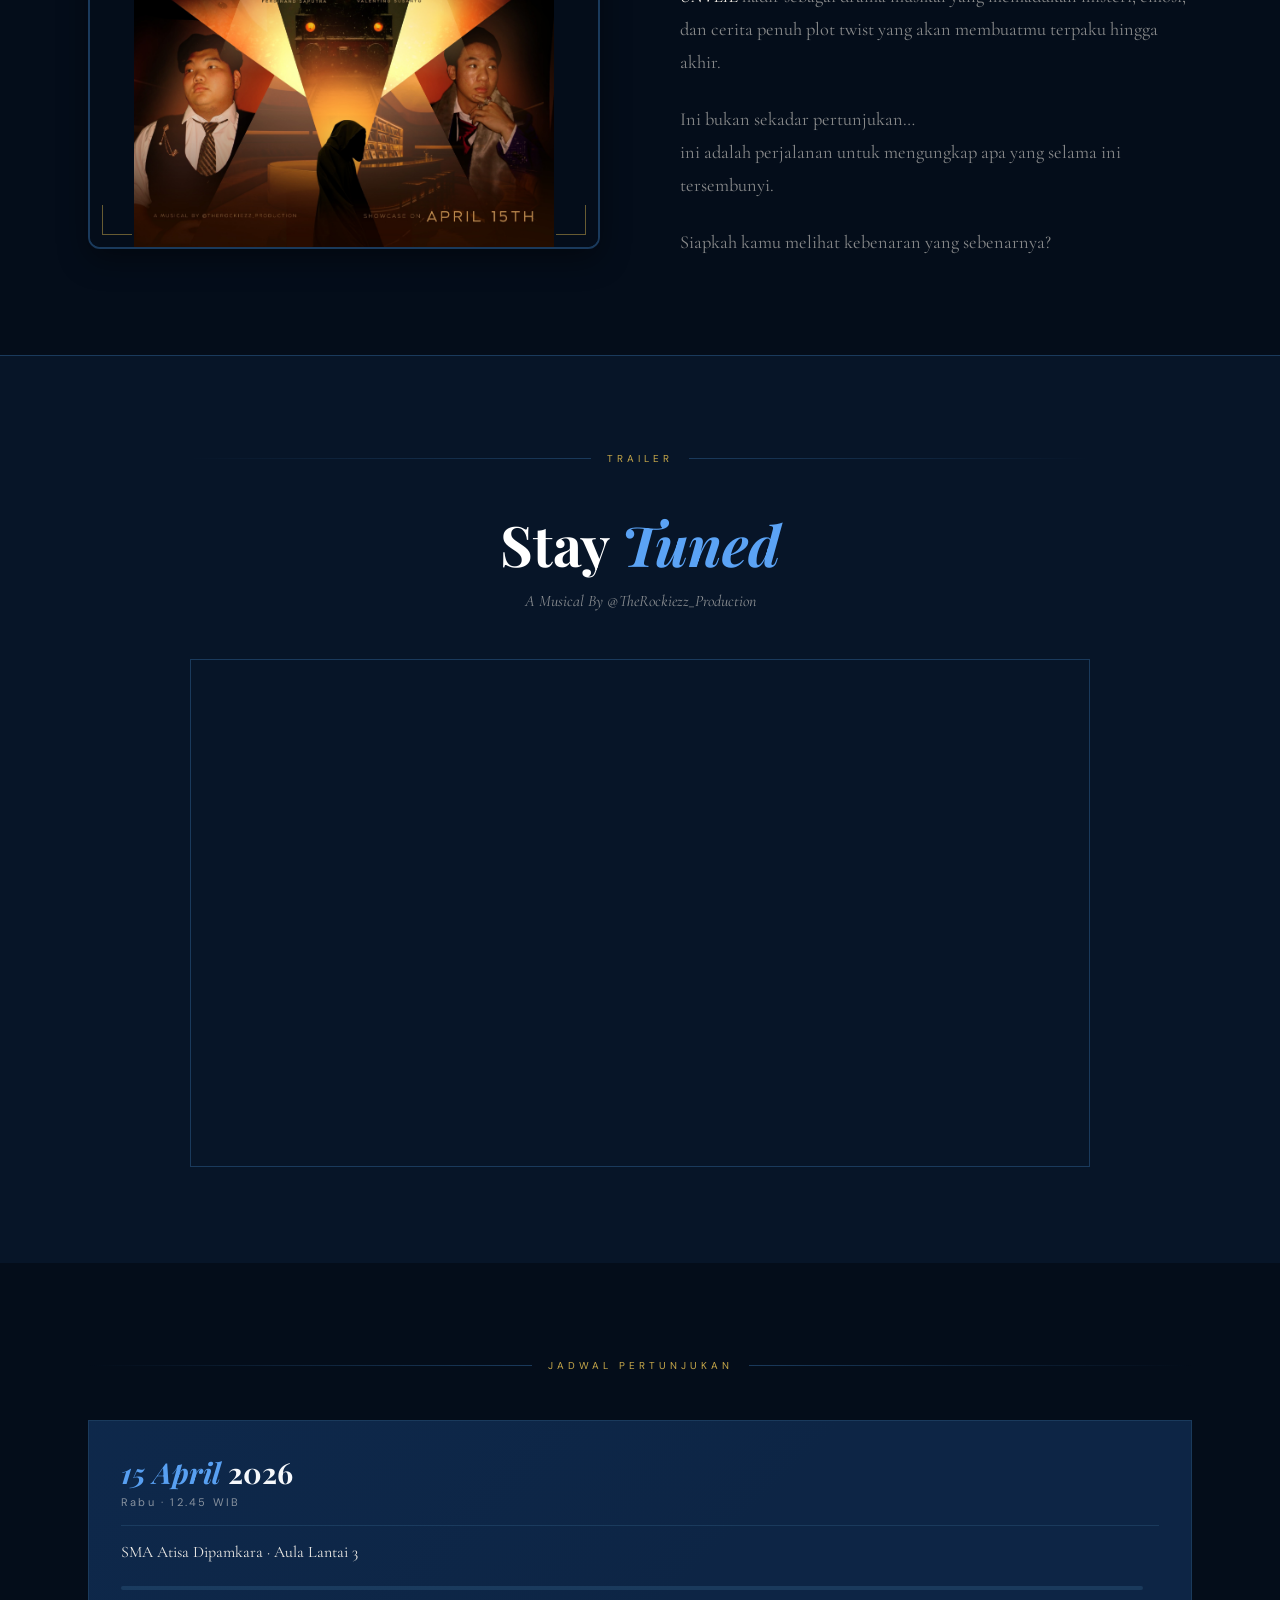
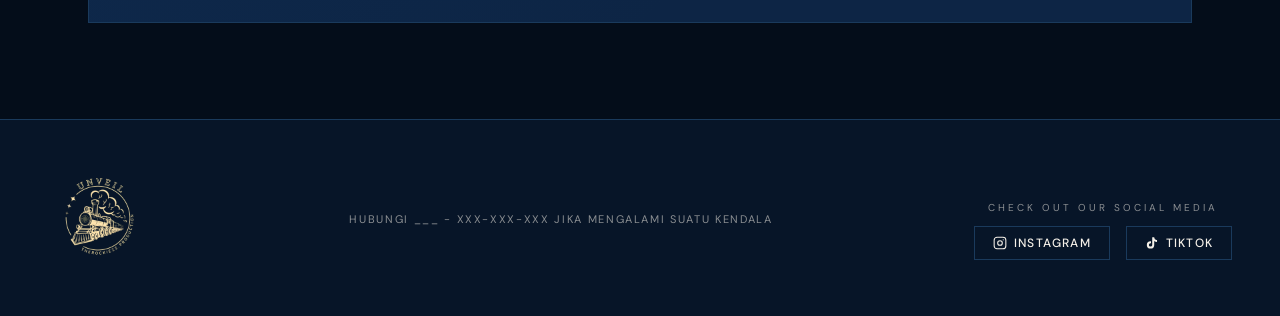
==== commit 3b2f7d00: "Update index.html" ====
--- a/index.html
+++ b/index.html
@@ -1574,7 +1574,7 @@
   
     
   <ul class="footer-links">
-    <li><a>Hubungi Edrick Sachio - 081398484580 jika mengalami suatu kendala</a></li>
+    <li><a>Hubungi ___ - xxx-xxx-xxx jika mengalami suatu kendala</a></li>
   </ul>
  
   <div style="
